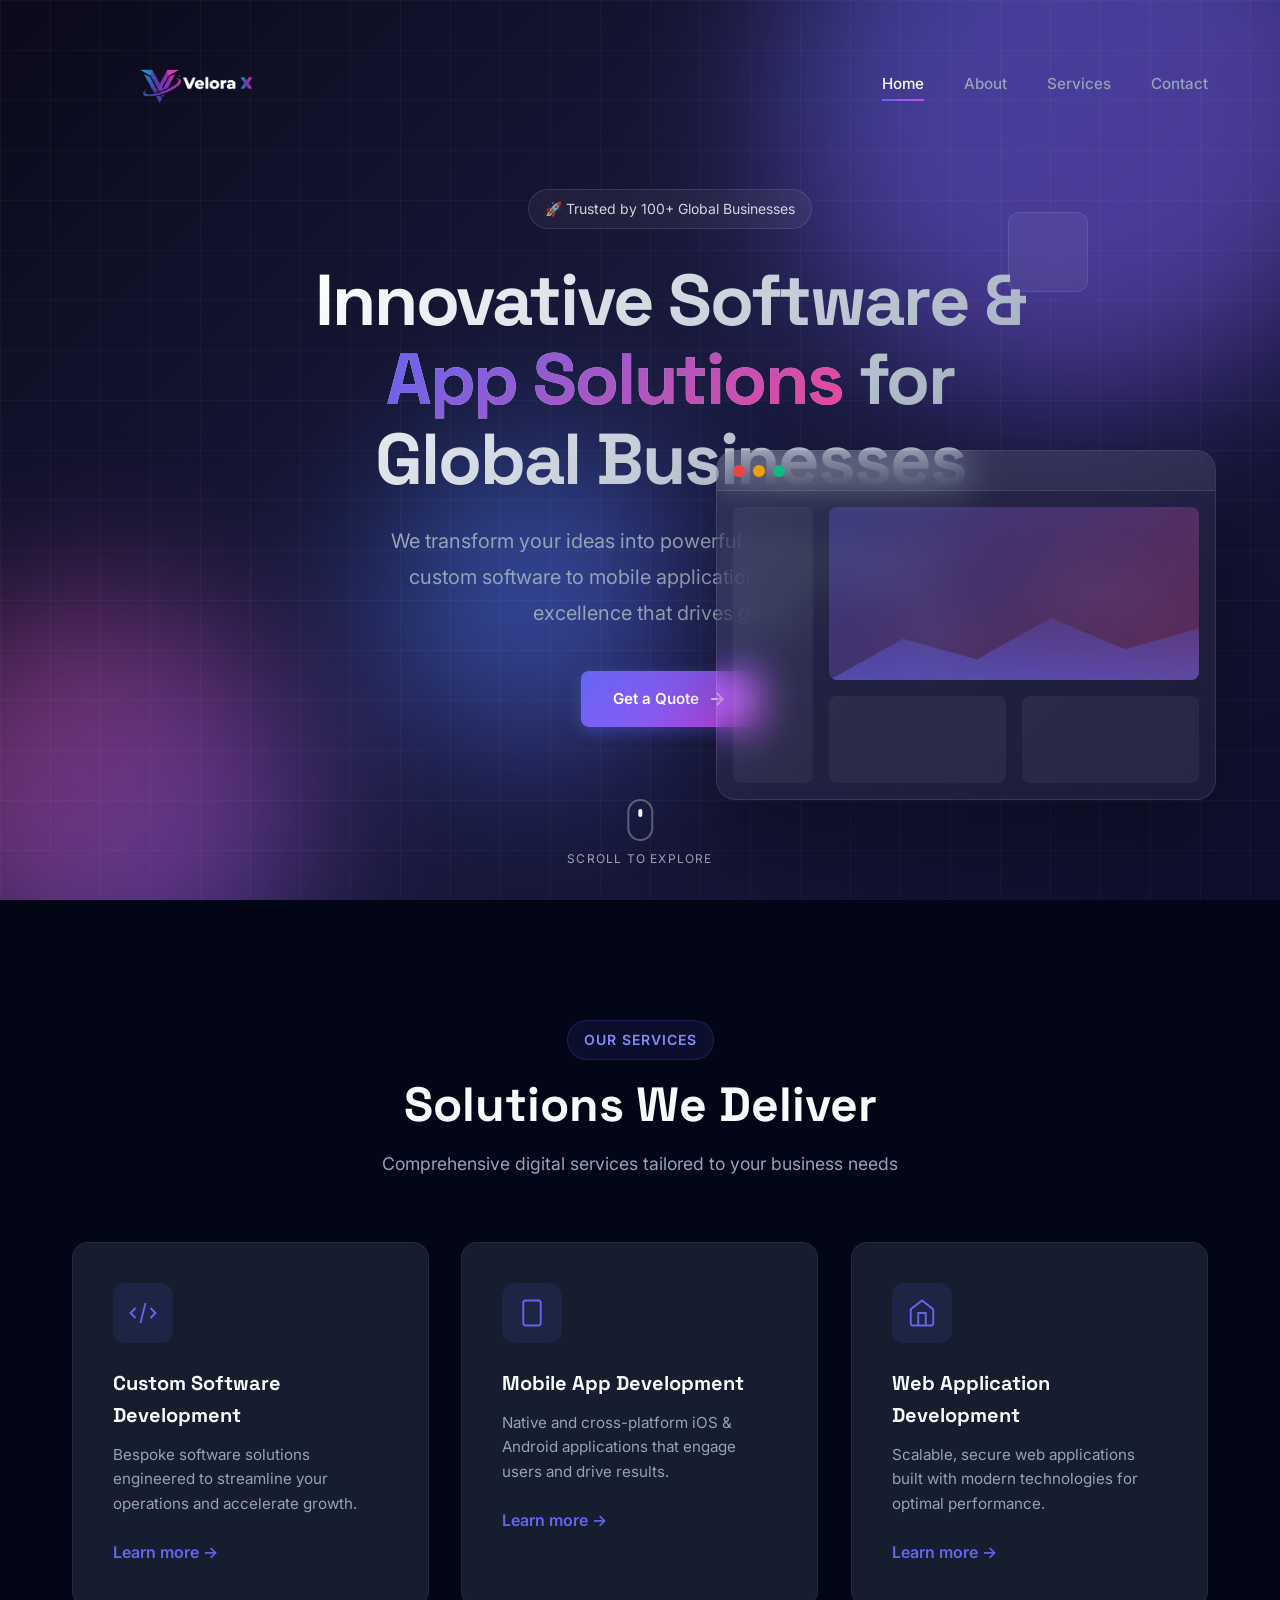
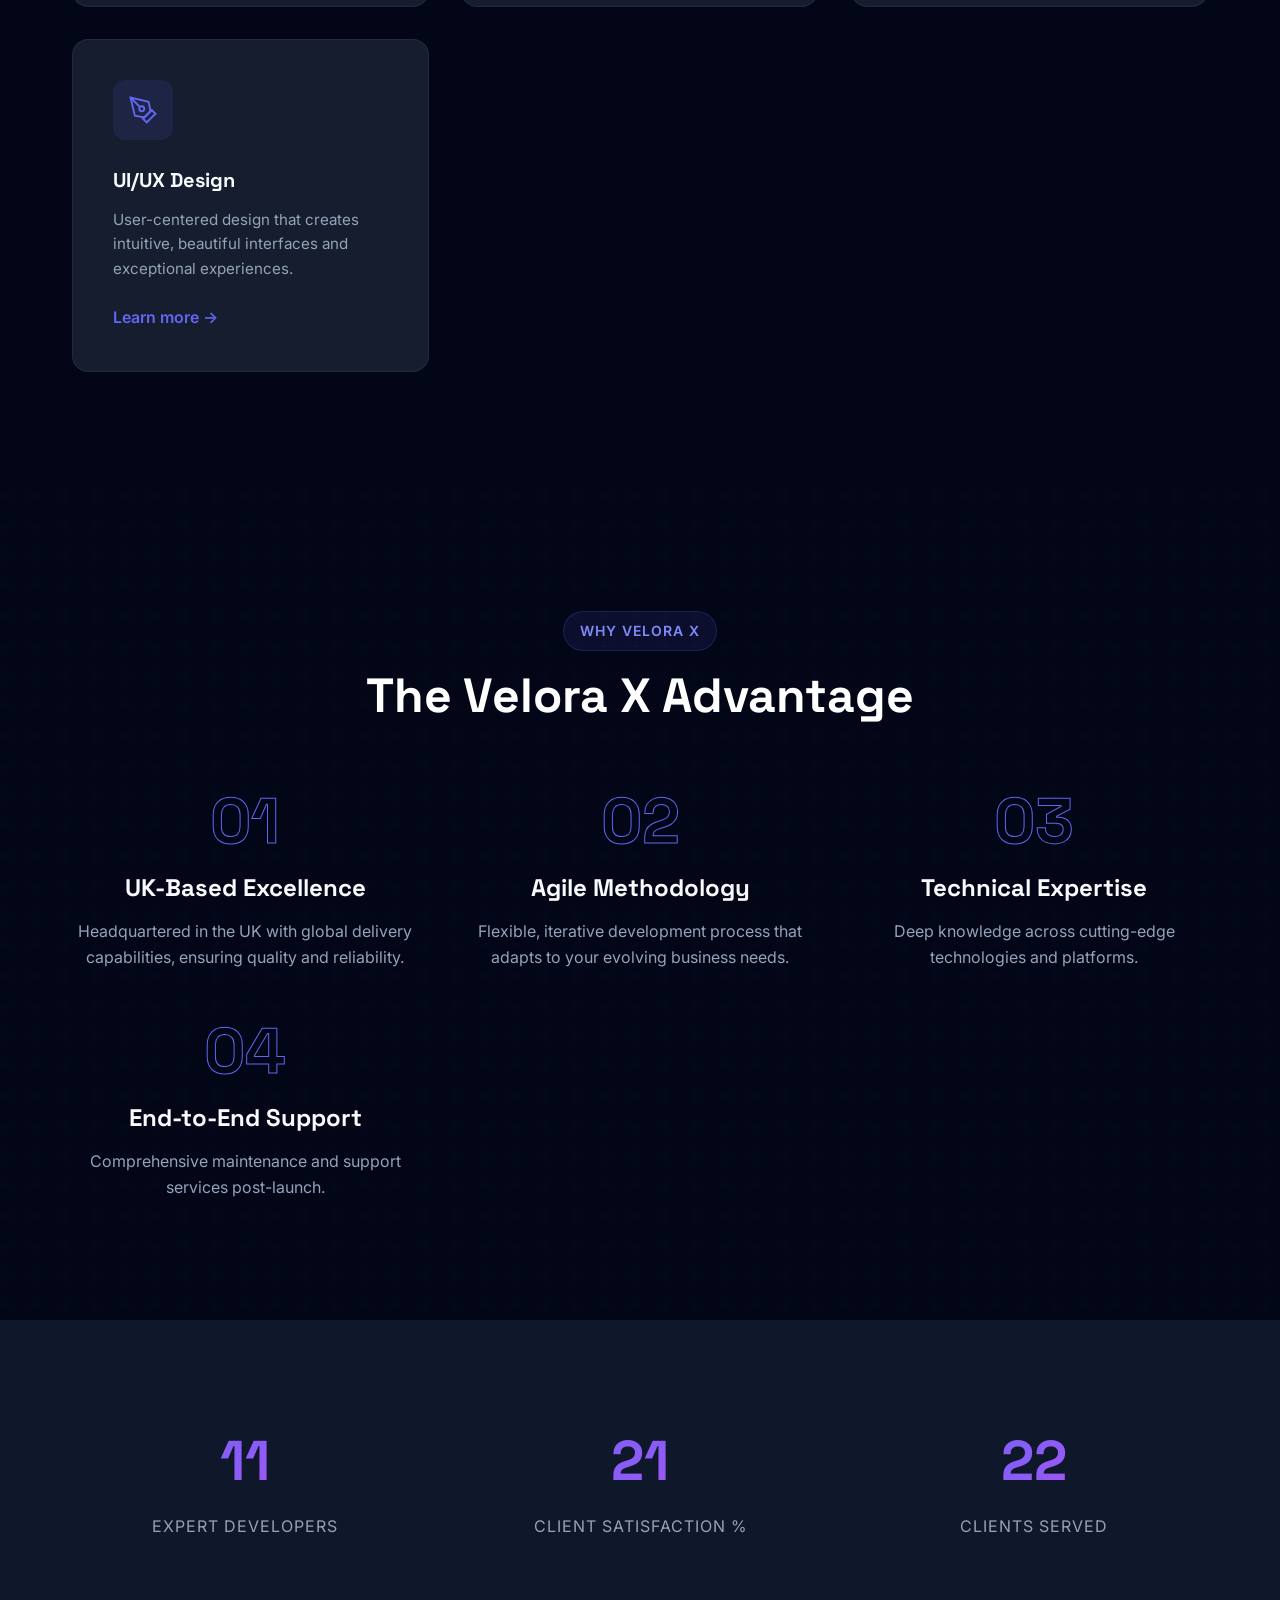
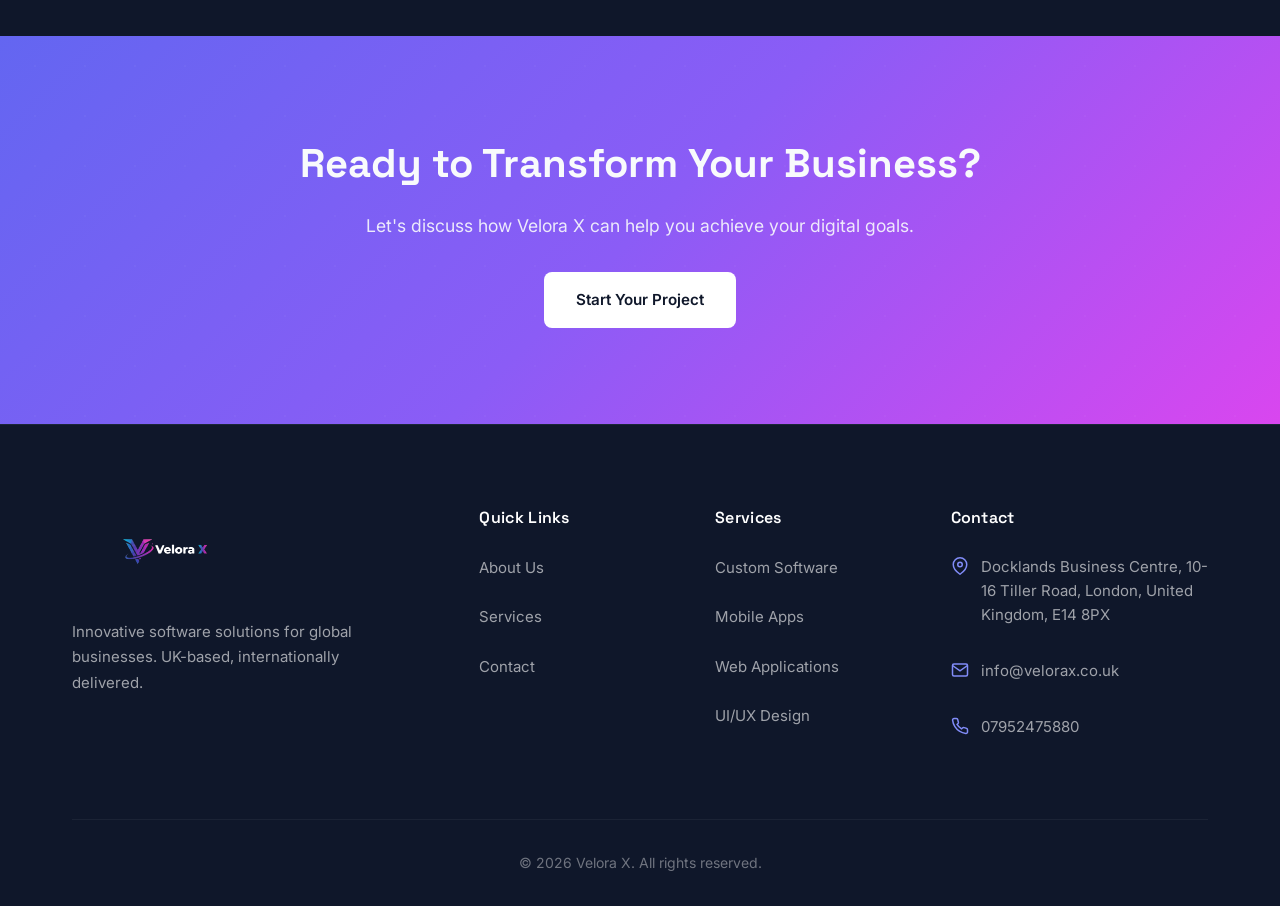
==== index.html @ 52ce202a "First Commit" ====
<!-- index.html -->
<!DOCTYPE html>
<html lang="en">

<head>
    <meta charset="UTF-8">
    <meta name="viewport" content="width=device-width, initial-scale=1.0">
    <meta name="description"
        content="Velora X - Innovative Software & App Solutions for Global Businesses. UK-based custom software, mobile app, and web development company.">
    <title>Velora X | Innovative Software & App Solutions</title>
    <link rel="icon" type="image/png" sizes="30x30" href="images/favi.png">
    <link rel="preconnect" href="https://fonts.googleapis.com">
    <link rel="preconnect" href="https://fonts.gstatic.com" crossorigin>
    <link
        href="https://fonts.googleapis.com/css2?family=Inter:wght@300;400;500;600;700&family=Space+Grotesk:wght@400;500;600;700&display=swap"
        rel="stylesheet">
    <link rel="stylesheet" href="style.css">
</head>

<body>
    <!-- Loading Screen -->
    <div id="loader" class="loader">
        <div class="loader-content">
            <div class="loader-logo">
                <img src="images/V.png" alt="Velora X">
            </div>
            <div class="loader-bar"></div>
        </div>
    </div>

    <!-- Navigation -->
    <nav class="navbar" id="navbar">
        <div class="nav-container">
            <a href="index.html" class="logo">
                <img src="images/V.png" alt="Velora X" class="logo-img">
            </a>
            <button class="nav-toggle" id="navToggle" aria-label="Toggle navigation">
                <span></span>
                <span></span>
                <span></span>
            </button>
            <ul class="nav-menu" id="navMenu">
                <li><a href="index.html" class="nav-link active">Home</a></li>
                <li><a href="about.html" class="nav-link">About</a></li>
                <li><a href="services.html" class="nav-link">Services</a></li>
                <li><a href="contact.html" class="nav-link">Contact</a></li>
            </ul>
        </div>
    </nav>

    <!-- Enhanced Hero Section -->
    <section class="hero">
        <!-- Animated gradient background -->
        <div class="hero-bg">
            <div class="gradient-orb orb-1"></div>
            <div class="gradient-orb orb-2"></div>
            <div class="gradient-orb orb-3"></div>
        </div>

        <!-- Grid pattern overlay -->
        <div class="hero-grid"></div>

        <!-- Floating elements -->
        <div class="floating-shapes">
            <div class="shape shape-1"></div>
            <div class="shape shape-2"></div>
            <div class="shape shape-3"></div>
        </div>

            <div class="hero-content">
                <div class="hero-badge animate-fade-up">
                <span>🚀 Trusted by 100+ Global Businesses</span>
            </div>

            <h1 class="hero-title animate-fade-up">
                Innovative Software &<br>
                <span class="gradient-text">App Solutions</span> for<br>
                Global Businesses
            </h1>

            <p class="hero-subtitle animate-fade-up delay-1">
                We transform your ideas into powerful digital solutions. From custom software
                to mobile applications, Velora X delivers excellence that drives growth.
            </p>

            <div class="hero-buttons animate-fade-up delay-2">
                <a href="contact.html" class="btn btn-primary btn-glow">
                    <span>Get a Quote</span>
                    <svg width="20" height="20" viewBox="0 0 24 24" fill="none" stroke="currentColor" stroke-width="2">
                        <path d="M5 12h14M12 5l7 7-7 7" />
                    </svg>
                </a>
                <!-- <a href="services.html" class="btn btn-video">
                    <span class="play-icon">▶</span>
                    <span>View Services</span>
                </a> -->
            </div>

           
        </div>

        <!-- Hero image/mockup -->
        <div class="hero-visual animate-fade-up delay-2">
            <div class="dashboard-mockup">
                <div class="mockup-header">
                    <div class="mockup-dots">
                        <span></span>
                        <span></span>
                        <span></span>
                    </div>
                </div>
                <div class="mockup-content">
                    <div class="mockup-sidebar"></div>
                    <div class="mockup-main">
                        <div class="mockup-chart"></div>
                        <div class="mockup-stats"></div>
                    </div>
                </div>
            </div>
        </div>

        <div class="hero-scroll">
            <div class="mouse">
                <div class="wheel"></div>
            </div>
            <span>Scroll to explore</span>
        </div>
    </section>

    <!-- Services Preview -->
    <section class="section services-preview" id="services">
        <div class="container">
            <div class="section-header animate-on-scroll">
                <span class="section-tag">Our Services</span>
                <h2 class="section-title">Solutions We Deliver</h2>
                <p class="section-desc">Comprehensive digital services tailored to your business needs</p>
            </div>
            <div class="services-grid">
                <div class="service-card animate-on-scroll">
                    <div class="service-icon">
                        <svg viewBox="0 0 24 24" fill="none" stroke="currentColor" stroke-width="1.5">
                            <path d="M10 20l4-16m4 4l4 4-4 4M6 16l-4-4 4-4" />
                        </svg>
                    </div>
                    <h3>Custom Software Development</h3>
                    <p>Bespoke software solutions engineered to streamline your operations and accelerate growth.</p>
                    <a href="services.html" class="service-link">Learn more →</a>
                </div>
                <div class="service-card animate-on-scroll">
                    <div class="service-icon">
                        <svg viewBox="0 0 24 24" fill="none" stroke="currentColor" stroke-width="1.5">
                            <rect x="5" y="2" width="14" height="20" rx="2" ry="2" />
                            <path d="M12 18h.01" />
                        </svg>
                    </div>
                    <h3>Mobile App Development</h3>
                    <p>Native and cross-platform iOS & Android applications that engage users and drive results.</p>
                    <a href="services.html" class="service-link">Learn more →</a>
                </div>
                <div class="service-card animate-on-scroll">
                    <div class="service-icon">
                        <svg viewBox="0 0 24 24" fill="none" stroke="currentColor" stroke-width="1.5">
                            <path d="M3 9l9-7 9 7v11a2 2 0 0 1-2 2H5a2 2 0 0 1-2-2z" />
                            <polyline points="9 22 9 12 15 12 15 22" />
                        </svg>
                    </div>
                    <h3>Web Application Development</h3>
                    <p>Scalable, secure web applications built with modern technologies for optimal performance.</p>
                    <a href="services.html" class="service-link">Learn more →</a>
                </div>
                <div class="service-card animate-on-scroll">
                    <div class="service-icon">
                        <svg viewBox="0 0 24 24" fill="none" stroke="currentColor" stroke-width="1.5">
                            <path d="M12 19l7-7 3 3-7 7-3-3z" />
                            <path d="M18 13l-1.5-7.5L2 2l3.5 14.5L13 18l5-5z" />
                            <path d="M2 2l7.586 7.586" />
                            <circle cx="11" cy="11" r="2" />
                        </svg>
                    </div>
                    <h3>UI/UX Design</h3>
                    <p>User-centered design that creates intuitive, beautiful interfaces and exceptional experiences.
                    </p>
                    <a href="services.html" class="service-link">Learn more →</a>
                </div>
            </div>
        </div>
    </section>

    <!-- Why Choose Us -->
    <section class="section why-choose parallax-section">
        <div class="container">
            <div class="section-header light animate-on-scroll">
                <span class="section-tag">Why Velora X</span>
                <h2 class="section-title">The Velora X Advantage</h2>
            </div>
            <div class="features-grid">
                <div class="feature-item animate-on-scroll">
                    <div class="feature-number">01</div>
                    <h3>UK-Based Excellence</h3>
                    <p>Headquartered in the UK with global delivery capabilities, ensuring quality and reliability.</p>
                </div>
                <div class="feature-item animate-on-scroll">
                    <div class="feature-number">02</div>
                    <h3>Agile Methodology</h3>
                    <p>Flexible, iterative development process that adapts to your evolving business needs.</p>
                </div>
                <div class="feature-item animate-on-scroll">
                    <div class="feature-number">03</div>
                    <h3>Technical Expertise</h3>
                    <p>Deep knowledge across cutting-edge technologies and platforms.</p>
                </div>
                <div class="feature-item animate-on-scroll">
                    <div class="feature-number">04</div>
                    <h3>End-to-End Support</h3>
                    <p>Comprehensive maintenance and support services post-launch.</p>
                </div>
            </div>
        </div>
    </section>

    <!-- Stats Section -->
    <section class="section stats">
        <div class="container">
            <div class="stats-grid">
                <div class="stat-item animate-on-scroll">
                    <div class="stat-number" data-target="50">0</div>
                    <div class="stat-label">Expert Developers</div>
                </div>
                <div class="stat-item animate-on-scroll">
                    <div class="stat-number" data-target="98">0</div>
                    <div class="stat-label">Client Satisfaction %</div>
                </div>
                <div class="stat-item animate-on-scroll">
                    <div class="stat-number" data-target="100">0</div>
                    <div class="stat-label">Clients Served</div>
                </div>
            </div>
        </div>
    </section>

    <!-- CTA Banner -->
    <section class="cta-banner">
        <div class="container">
            <div class="cta-content animate-on-scroll">
                <h2>Ready to Transform Your Business?</h2>
                <p>Let's discuss how Velora X can help you achieve your digital goals.</p>
                <a href="contact.html" class="btn btn-white">Start Your Project</a>
            </div>
        </div>
    </section>

    <!-- Footer -->
    <footer class="footer">
        <div class="container">
            <div class="footer-grid">
                <div class="footer-brand">
                    <a href="index.html" class="logo">
                        <div class="loader-logo">
                            <img src="images/V.png" alt="Velora X">
                        </div>
                        <!-- <span class="logo-text">Velora X</span> -->
                    </a>
                    <p>Innovative software solutions for global businesses. UK-based, internationally delivered.</p>
                </div>
                <div class="footer-links">
                    <h4>Quick Links</h4>
                    <ul>
                        <li><a href="about.html">About Us</a></li>
                        <li><a href="services.html">Services</a></li>
                        <li><a href="contact.html">Contact</a></li>
                    </ul>
                </div>
                <div class="footer-links">
                    <h4>Services</h4>
                    <ul>
                        <li><a href="services.html">Custom Software</a></li>
                        <li><a href="services.html">Mobile Apps</a></li>
                        <li><a href="services.html">Web Applications</a></li>
                        <li><a href="services.html">UI/UX Design</a></li>
                    </ul>
                </div>
                <div class="footer-contact">
                    <h4>Contact</h4>
                    <ul>
                        <li>
                            <svg viewBox="0 0 24 24" fill="none" stroke="currentColor" stroke-width="2">
                                <path d="M21 10c0 7-9 13-9 13s-9-6-9-13a9 9 0 0 1 18 0z" />
                                <circle cx="12" cy="10" r="3" />
                            </svg>
                            <span>Docklands Business Centre, 10-16 Tiller Road, London, United Kingdom, E14 8PX</span>
                        </li>
                        <li>
                            <svg viewBox="0 0 24 24" fill="none" stroke="currentColor" stroke-width="2">
                                <path d="M4 4h16c1.1 0 2 .9 2 2v12c0 1.1-.9 2-2 2H4c-1.1 0-2-.9-2-2V6c0-1.1.9-2 2-2z" />
                                <polyline points="22,6 12,13 2,6" />
                            </svg>
                            <span>info@velorax.co.uk</span>
                        </li>
                        <li>
                            <svg viewBox="0 0 24 24" fill="none" stroke="currentColor" stroke-width="2">
                                <path
                                    d="M22 16.92v3a2 2 0 0 1-2.18 2 19.79 19.79 0 0 1-8.63-3.07 19.5 19.5 0 0 1-6-6 19.79 19.79 0 0 1-3.07-8.67A2 2 0 0 1 4.11 2h3a2 2 0 0 1 2 1.72 12.84 12.84 0 0 0 .7 2.81 2 2 0 0 1-.45 2.11L8.09 9.91a16 16 0 0 0 6 6l1.27-1.27a2 2 0 0 1 2.11-.45 12.84 12.84 0 0 0 2.81.7A2 2 0 0 1 22 16.92z" />
                            </svg>
                            <span>07952475880</span>
                        </li>
                    </ul>
                </div>
            </div>
            <div class="footer-bottom">
                <p>&copy; 2026 Velora X. All rights reserved.</p>
            </div>
        </div>
    </footer>

    <!-- Back to Top Button -->
    <button class="back-to-top" id="backToTop" aria-label="Back to top">
        <svg viewBox="0 0 24 24" fill="none" stroke="currentColor" stroke-width="2">
            <path d="M18 15l-6-6-6 6" />
        </svg>
    </button>

    <script src="script.js"></script>
</body>

</html>
---- style.css ----
/* ============================================
   ENHANCED HERO SECTION - ADD TO EXISTING CSS
   ============================================ */

/* Base hero modifications */
.hero {
    min-height: 100vh;
    display: flex;
    align-items: center;
    position: relative;
    overflow: hidden;
    padding: 8rem 2rem 4rem;
    background: linear-gradient(135deg, #0a0a1a 0%, #1a1a3e 50%, #0f0f2d 100%);
}

/* Animated gradient orbs */
.hero-bg {
    position: absolute;
    top: 0;
    left: 0;
    width: 100%;
    height: 100%;
    overflow: hidden;
    z-index: 0;
}

.gradient-orb {
    position: absolute;
    border-radius: 50%;
    filter: blur(80px);
    opacity: 0.5;
    animation: float 20s infinite ease-in-out;
}

.orb-1 {
    width: 600px;
    height: 600px;
    background: linear-gradient(135deg, #6366f1, #8b5cf6);
    top: -200px;
    right: -100px;
    animation-delay: 0s;
}

.orb-2 {
    width: 400px;
    height: 400px;
    background: linear-gradient(135deg, #ec4899, #8b5cf6);
    bottom: -100px;
    left: -100px;
    animation-delay: -5s;
}

.orb-3 {
    width: 300px;
    height: 300px;
    background: linear-gradient(135deg, #3b82f6, #6366f1);
    top: 50%;
    left: 30%;
    animation-delay: -10s;
}

@keyframes float {

    0%,
    100% {
        transform: translate(0, 0) scale(1);
    }

    33% {
        transform: translate(30px, -30px) scale(1.1);
    }

    66% {
        transform: translate(-20px, 20px) scale(0.9);
    }
}

/* Grid pattern */
.hero-grid {
    position: absolute;
    top: 0;
    left: 0;
    width: 100%;
    height: 100%;
    background-image:
        linear-gradient(rgba(255, 255, 255, 0.03) 1px, transparent 1px),
        linear-gradient(90deg, rgba(255, 255, 255, 0.03) 1px, transparent 1px);
    background-size: 50px 50px;
    z-index: 1;
}

/* Floating shapes */
.floating-shapes {
    position: absolute;
    width: 100%;
    height: 100%;
    z-index: 2;
    pointer-events: none;
}

.shape {
    position: absolute;
    border-radius: 12px;
    background: rgba(255, 255, 255, 0.05);
    backdrop-filter: blur(10px);
    border: 1px solid rgba(255, 255, 255, 0.1);
}

.shape-1 {
    width: 80px;
    height: 80px;
    top: 20%;
    right: 15%;
    animation: rotate 15s infinite linear;
}

.shape-2 {
    width: 60px;
    height: 60px;
    bottom: 30%;
    right: 25%;
    border-radius: 50%;
    animation: pulse 4s infinite ease-in-out;
}

.shape-3 {
    width: 100px;
    height: 40px;
    top: 60%;
    right: 10%;
    animation: slide 10s infinite ease-in-out;
}

@keyframes rotate {
    from {
        transform: rotate(0deg);
    }

    to {
        transform: rotate(360deg);
    }
}

@keyframes pulse {

    0%,
    100% {
        transform: scale(1);
        opacity: 0.5;
    }

    50% {
        transform: scale(1.2);
        opacity: 1;
    }
}

@keyframes slide {

    0%,
    100% {
        transform: translateX(0);
    }

    50% {
        transform: translateX(30px);
    }
}

/* Hero content */
.hero-content {
    position: relative;
    z-index: 10;
    max-width: 800px;
    margin: 0 auto;
    text-align: center;
}

/* Badge */
.hero-badge {
    display: inline-flex;
    align-items: center;
    gap: 0.5rem;
    padding: 0.5rem 1rem;
    background: rgba(255, 255, 255, 0.05);
    border: 1px solid rgba(255, 255, 255, 0.1);
    border-radius: 50px;
    font-size: 0.875rem;
    color: rgba(255, 255, 255, 0.8);
    margin-bottom: 2rem;
    backdrop-filter: blur(10px);
}

/* Title with gradient */
.hero-title {
    font-family: var(--font-display);
    font-size: clamp(2.5rem, 6vw, 4.5rem);
    font-weight: 700;
    line-height: 1.1;
    margin-bottom: 1.5rem;
    color: white;
    letter-spacing: -0.03em;
}

.gradient-text {
    background: linear-gradient(135deg, #6366f1, #ec4899, #8b5cf6);
    -webkit-background-clip: text;
    -webkit-text-fill-color: transparent;
    background-clip: text;
    background-size: 200% 200%;
    animation: gradient-shift 5s ease infinite;
}

@keyframes gradient-shift {
    0% {
        background-position: 0% 50%;
    }

    50% {
        background-position: 100% 50%;
    }

    100% {
        background-position: 0% 50%;
    }
}

/* Subtitle */
.hero-subtitle {
    font-size: 1.25rem;
    color: rgba(255, 255, 255, 0.7);
    max-width: 600px;
    margin: 0 auto 2.5rem;
    line-height: 1.8;
}

/* Buttons */
.hero-buttons {
    display: flex;
    gap: 1rem;
    justify-content: center;
    flex-wrap: wrap;
    margin-bottom: 3rem;
}

.btn-glow {
    position: relative;
    box-shadow: 0 0 40px rgba(99, 102, 241, 0.4);
    animation: glow 2s infinite alternate;
}

@keyframes glow {
    from {
        box-shadow: 0 0 20px rgba(99, 102, 241, 0.4);
    }

    to {
        box-shadow: 0 0 40px rgba(99, 102, 241, 0.6), 0 0 60px rgba(236, 72, 153, 0.3);
    }
}

.btn-video {
    display: inline-flex;
    align-items: center;
    gap: 0.75rem;
    padding: 1rem 2rem;
    background: rgba(255, 255, 255, 0.05);
    border: 1px solid rgba(255, 255, 255, 0.2);
    border-radius: 12px;
    color: white;
    font-weight: 600;
    transition: all 0.4s ease;
}

.btn-video:hover {
    background: rgba(255, 255, 255, 0.1);
    border-color: rgba(255, 255, 255, 0.4);
}

.play-icon {
    width: 40px;
    height: 40px;
    background: white;
    color: #0a0a1a;
    border-radius: 50%;
    display: flex;
    align-items: center;
    justify-content: center;
    font-size: 0.875rem;
    padding-left: 3px;
}

/* Hero stats */
.hero-stats {
    display: flex;
    align-items: center;
    justify-content: center;
    gap: 2rem;
    flex-wrap: wrap;
}

.stat {
    text-align: center;
}

.stat-number {
    display: block;
    font-family: var(--font-display);
    font-size: 2rem;
    font-weight: 700;
    color: white;
    margin-bottom: 0.25rem;
}

.stat-label {
    font-size: 0.875rem;
    color: rgba(255, 255, 255, 0.6);
}

.stat-divider {
    width: 1px;
    height: 40px;
    background: rgba(255, 255, 255, 0.2);
}

/* Dashboard mockup */
.hero-visual {
    position: absolute;
    right: 5%;
    top: 50%;
    transform: translateY(-50%);
    width: 500px;
    height: 350px;
    z-index: 5;
    display: none;
}

.dashboard-mockup {
    width: 100%;
    height: 100%;
    background: rgba(255, 255, 255, 0.05);
    backdrop-filter: blur(20px);
    border-radius: 20px;
    border: 1px solid rgba(255, 255, 255, 0.1);
    overflow: hidden;
    box-shadow: 0 50px 100px rgba(0, 0, 0, 0.3);
    animation: float-mockup 6s infinite ease-in-out;
}

@keyframes float-mockup {

    0%,
    100% {
        transform: translateY(0) rotateY(-5deg);
    }

    50% {
        transform: translateY(-20px) rotateY(-5deg);
    }
}

.mockup-header {
    height: 40px;
    background: rgba(255, 255, 255, 0.05);
    display: flex;
    align-items: center;
    padding: 0 1rem;
    border-bottom: 1px solid rgba(255, 255, 255, 0.1);
}

.mockup-dots {
    display: flex;
    gap: 0.5rem;
}

.mockup-dots span {
    width: 12px;
    height: 12px;
    border-radius: 50%;
    background: rgba(255, 255, 255, 0.3);
}

.mockup-dots span:nth-child(1) {
    background: #ef4444;
}

.mockup-dots span:nth-child(2) {
    background: #f59e0b;
}

.mockup-dots span:nth-child(3) {
    background: #10b981;
}

.mockup-content {
    display: flex;
    height: calc(100% - 40px);
    padding: 1rem;
    gap: 1rem;
}

.mockup-sidebar {
    width: 80px;
    background: rgba(255, 255, 255, 0.05);
    border-radius: 8px;
}

.mockup-main {
    flex: 1;
    display: flex;
    flex-direction: column;
    gap: 1rem;
}

.mockup-chart {
    flex: 2;
    background: linear-gradient(135deg, rgba(99, 102, 241, 0.3), rgba(236, 72, 153, 0.3));
    border-radius: 8px;
    position: relative;
    overflow: hidden;
}

.mockup-chart::after {
    content: '';
    position: absolute;
    bottom: 0;
    left: 0;
    width: 100%;
    height: 60%;
    background: linear-gradient(to top, rgba(99, 102, 241, 0.5), transparent);
    clip-path: polygon(0 100%, 20% 60%, 40% 80%, 60% 40%, 80% 70%, 100% 50%, 100% 100%);
}

.mockup-stats {
    flex: 1;
    display: flex;
    gap: 1rem;
}

.mockup-stats::before,
.mockup-stats::after {
    content: '';
    flex: 1;
    background: rgba(255, 255, 255, 0.05);
    border-radius: 8px;
}

/* Enhanced scroll indicator */
.hero-scroll {
    position: absolute;
    bottom: 2rem;
    left: 50%;
    transform: translateX(-50%);
    z-index: 10;
    display: flex;
    flex-direction: column;
    align-items: center;
    gap: 0.5rem;
    color: rgba(255, 255, 255, 0.6);
    font-size: 0.75rem;
    text-transform: uppercase;
    letter-spacing: 0.1em;
}

.mouse {
    width: 26px;
    height: 42px;
    border: 2px solid rgba(255, 255, 255, 0.3);
    border-radius: 13px;
    position: relative;
}

.wheel {
    width: 4px;
    height: 8px;
    background: white;
    border-radius: 2px;
    position: absolute;
    top: 8px;
    left: 50%;
    transform: translateX(-50%);
    animation: scroll 2s infinite;
}

@keyframes scroll {
    0% {
        top: 8px;
        opacity: 1;
    }

    100% {
        top: 24px;
        opacity: 0;
    }
}

/* Page hero enhanced (for inner pages) */
.page-hero-enhanced {
    min-height: 70vh;
    padding: 8rem 2rem 4rem;
}

.page-hero-enhanced .hero-title {
    font-size: clamp(2rem, 5vw, 3.5rem);
}

.page-hero-enhanced .hero-content {
    max-width: 700px;
}

/* Responsive */
@media (min-width: 1200px) {
    .hero-visual {
        display: block;
    }

    .hero-content {
        margin: 0;
        text-align: left;
        padding-left: 5%;
    }

    .hero-buttons {
        justify-content: flex-start;
    }

    .hero-stats {
        justify-content: flex-start;
    }
}

@media (max-width: 768px) {
    .hero-title {
        font-size: 2.25rem;
    }

    .hero-stats {
        gap: 1rem;
    }

    .stat-divider {
        display: none;
    }

    .stat {
        flex: 1;
        min-width: 100px;
    }

    .page-hero-enhanced {
        min-height: 60vh;
    }
}

/* Delay classes for animations */
.delay-3 {
    animation-delay: 0.6s;
}

/* Ensure old hero styles don't conflict */
.hero-particles,
.hero-gradient {
    display: none;
}

.scroll-indicator {
    display: none;
}
/* css/style.css */

/* ================================
   CSS Variables & Reset
   ================================ */
:root {
    /* Colors */
    --color-primary: #0f172a;
    --color-secondary: #1e293b;
    --color-accent: #6366f1;
    --color-accent-light: #818cf8;
    --color-accent-dark: #4f46e5;
    --color-text: #f8fafc;
    --color-text-muted: #94a3b8;
    --color-bg: #020617;
    --color-card: rgba(30, 41, 59, 0.7);
    --color-border: rgba(148, 163, 184, 0.1);

    /* Gradients */
    --gradient-primary: linear-gradient(135deg, #6366f1 0%, #8b5cf6 50%, #d946ef 100%);
    --gradient-dark: linear-gradient(135deg, #0f172a 0%, #1e293b 100%);
    --gradient-hero: radial-gradient(ellipse at top, rgba(99, 102, 241, 0.15) 0%, transparent 50%);

    /* Typography */
    --font-primary: 'Inter', -apple-system, BlinkMacSystemFont, sans-serif;
    --font-display: 'Space Grotesk', sans-serif;

    /* Spacing */
    --section-padding: 120px;
    --container-width: 1200px;

    /* Transitions */
    --transition-fast: 0.2s ease;
    --transition-base: 0.3s ease;
    --transition-slow: 0.5s ease;

    /* Shadows */
    --shadow-sm: 0 1px 2px 0 rgba(0, 0, 0, 0.05);
    --shadow-md: 0 4px 6px -1px rgba(0, 0, 0, 0.1);
    --shadow-lg: 0 10px 15px -3px rgba(0, 0, 0, 0.1);
    --shadow-glow: 0 0 40px rgba(99, 102, 241, 0.3);
}

/* Reset */
*,
*::before,
*::after {
    margin: 0;
    padding: 0;
    box-sizing: border-box;
}

html {
    scroll-behavior: smooth;
    font-size: 16px;
}

body {
    font-family: var(--font-primary);
    background-color: var(--color-bg);
    color: var(--color-text);
    line-height: 1.6;
    overflow-x: hidden;
}

a {
    text-decoration: none;
    color: inherit;
    transition: var(--transition-base);
}

ul {
    list-style: none;
}

img {
    max-width: 100%;
    height: auto;
    display: block;
}

/* ================================
   Loader
   ================================ */
.loader {
    position: fixed;
    top: 0;
    left: 0;
    width: 100%;
    height: 100%;
    background: var(--color-bg);
    display: flex;
    align-items: center;
    justify-content: center;
    z-index: 9999;
    transition: opacity 0.8s cubic-bezier(0.22, 1, 0.36, 1),
        visibility 0.8s cubic-bezier(0.22, 1, 0.36, 1);
}

.loader.hidden {
    opacity: 0;
    visibility: hidden;
}

.loader-content {
    display: flex;
    flex-direction: column;
    align-items: center;
    justify-content: center;
    text-align: center;
}

.loader-logo {
    font-family: var(--font-display);
    font-size: 4.5rem;
    font-weight: 700;
    color: var(--color-primary);
    letter-spacing: -0.02em;
    margin-bottom: var(--space-md);
    animation: fadePulse 3s infinite;
    text-align: center;
    display: flex;
    align-items: center;
    justify-content: center;
}

.loader-bar {
    width: 160px;
    height: 2px;
    background: var(--color-border);
    border-radius: 1px;
    overflow: hidden;
    position: relative;
    margin: 0 auto;
    /* Center the bar */
}

.loader-bar::after {
    content: '';
    position: absolute;
    top: 0;
    left: 0;
    height: 100%;
    width: 40%;
    background: var(--gradient-primary);
    animation: loading 1.5s infinite ease-in-out;
}

@keyframes loading {
    0% {
        left: -40%;
    }

    100% {
        left: 100%;
    }
}

@keyframes pulse {

    0%,
    100% {
        opacity: 1;
    }

    50% {
        opacity: 0.5;
    }
}

/* ============================================
   LOGO STYLES - Image Based
   ============================================ */

.logo {
    display: flex;
    align-items: center;
    gap: 0.5rem;
    height: 100%;
    text-decoration: none;
}

.logo-img {
    height: 120px;
    /* Adjust based on your logo */
    width: 100%;
    display: block;
    margin: 0;
    transition: transform 0.3s ease;
}

.logo:hover .logo-img {
    transform: scale(1.05);
}

.logo-text {
    font-family: var(--font-display);
    font-size: 1.5rem;
    font-weight: 700;
    color: var(--color-text);
    letter-spacing: -0.02em;
}

/* Mobile logo size */
@media (max-width: 768px) {
    .logo-img {
        height: 72px;
        /* Smaller on mobile */
    }

    .logo-text {
        font-size: 1.25rem;
    }
}

/* ============================================
   FOOTER CONTACT CENTER ALIGNMENT - MOBILE
   ============================================ */

@media (max-width: 768px) {

    /* Center the entire footer grid */
    .footer-grid {
        grid-template-columns: 1fr;
        text-align: center;
        gap: 2.5rem;
    }

    /* Center all footer sections */
    .footer-brand,
    .footer-links,
    .footer-contact {
        text-align: center;
        display: flex;
        flex-direction: column;
        align-items: center;
    }

    /* Center contact items with proper alignment */
    .footer-contact ul {
        display: flex;
        flex-direction: column;
        align-items: center;
        gap: 1rem;
        padding: 0;
        margin: 0 auto;
    }

    .footer-contact ul li {
        display: flex;
        align-items: center;
        justify-content: center;
        gap: 0.75rem;
        text-align: left;
        max-width: 280px;
    }

    .footer-contact svg {
        width: 20px;
        height: 20px;
        flex-shrink: 0;
        margin-top: 0;
    }

    .footer-contact span {
        line-height: 1.5;
        text-align: left;
    }
}

@media (max-width: 480px) {
    .footer-contact ul li {
        gap: 0.625rem;
        max-width: 260px;
    }

    .footer-contact svg {
        width: 18px;
        height: 18px;
    }

    .footer-contact span {
        font-size: 0.875rem;
    }
}

/* Hide old V icon styles (if still in CSS) */
.logo-icon {
    display: none;
}

.loader-logo img {
    height: 90px;
    width: auto;
    animation: pulse 2s infinite;
}
/* ============================================
   COPY BUTTON STYLES
   ============================================ */

.copy-btn {
    display: inline-flex;
    align-items: center;
    gap: 0.375rem;
    padding: 0.375rem 0.75rem;
    background: transparent;
    border: 1px solid var(--color-border);
    border-radius: 6px;
    color: var(--color-text-muted);
    font-size: 0.8125rem;
    font-weight: 500;
    cursor: pointer;
    transition: all 0.3s ease;
    white-space: nowrap;
}

.copy-btn:hover {
    background: var(--color-accent);
    border-color: var(--color-accent);
    color: white;
}

.copy-btn svg {
    width: 14px;
    height: 14px;
}

.copy-btn.copied {
    background: #10b981;
    border-color: #10b981;
    color: white;
}

/* Toast Notification */
.toast {
    position: fixed;
    bottom: 2rem;
    left: 50%;
    transform: translateX(-50%) translateY(100px);
    background: var(--color-primary);
    color: white;
    padding: 0.875rem 1.5rem;
    border-radius: 8px;
    font-size: 0.9375rem;
    font-weight: 500;
    box-shadow: 0 10px 30px rgba(0, 0, 0, 0.2);
    opacity: 0;
    visibility: hidden;
    transition: all 0.4s cubic-bezier(0.22, 1, 0.36, 1);
    z-index: 9999;
}

.toast.show {
    transform: translateX(-50%) translateY(0);
    opacity: 1;
    visibility: visible;
}
/* ================================
   Navigation
   ================================ */
.navbar {
    position: fixed;
    top: 0;
    left: 0;
    width: 100%;
    z-index: 1000;
    padding: 1.5rem 0;
    transition: var(--transition-base);
    background: transparent;
}

.navbar.scrolled {
    padding: 0.5rem 0;
    background: rgba(15, 23, 42, 0.9);
    backdrop-filter: blur(20px);
    border-bottom: 1px solid var(--color-border);
}

.nav-container {
    max-width: var(--container-width);
    margin: 0 auto;
    padding: 0 2rem;
    display: flex;
    align-items: center;
    justify-content: space-between;
}

.logo {
    display: flex;
    align-items: center;
    gap: 0.75rem;
    font-family: var(--font-display);
    font-size: 1.5rem;
    font-weight: 700;
}

.logo-icon {
    width: 40px;
    height: 40px;
    background: var(--gradient-primary);
    border-radius: 10px;
    display: flex;
    align-items: center;
    justify-content: center;
    color: white;
    font-size: 1.25rem;
}

.nav-menu {
    display: flex;
    align-items: center;
    gap: 2.5rem;
}

.nav-link {
    font-size: 0.95rem;
    font-weight: 500;
    color: var(--color-text-muted);
    position: relative;
    padding: 0.5rem 0;
}

.nav-link::after {
    content: '';
    position: absolute;
    bottom: 0;
    left: 0;
    width: 0;
    height: 2px;
    background: var(--gradient-primary);
    transition: var(--transition-base);
}

.nav-link:hover,
.nav-link.active {
    color: var(--color-text);
}

.nav-link:hover::after,
.nav-link.active::after {
    width: 100%;
}

.nav-toggle {
    display: none;
    flex-direction: column;
    gap: 5px;
    background: none;
    border: none;
    cursor: pointer;
    padding: 0.5rem;
}

.nav-toggle span {
    width: 25px;
    height: 2px;
    background: var(--color-text);
    transition: var(--transition-base);
}

/* ================================
   Hero Section
   ================================ */
.hero {
    min-height: 100vh;
    display: flex;
    align-items: center;
    justify-content: center;
    position: relative;
    overflow: hidden;
    padding: 8rem 2rem 4rem;
}

.hero-particles {
    position: absolute;
    top: 0;
    left: 0;
    width: 100%;
    height: 100%;
    overflow: hidden;
    z-index: 0;
}

.particle {
    position: absolute;
    width: 4px;
    height: 4px;
    background: var(--color-accent);
    border-radius: 50%;
    opacity: 0.3;
    animation: float 20s infinite linear;
}

@keyframes float {
    from {
        transform: translateY(100vh) translateX(0);
    }

    to {
        transform: translateY(-100vh) translateX(100px);
    }
}

.hero-gradient {
    position: absolute;
    top: 0;
    left: 0;
    width: 100%;
    height: 100%;
    background: var(--gradient-hero);
    z-index: 1;
}

.hero-content {
    position: relative;
    z-index: 2;
    max-width: 900px;
    text-align: center;
}

.hero-title {
    font-family: var(--font-display);
    font-size: clamp(2.5rem, 6vw, 4.5rem);
    font-weight: 700;
    line-height: 1.1;
    margin-bottom: 1.5rem;
    background: linear-gradient(135deg, #fff 0%, #94a3b8 100%);
    -webkit-background-clip: text;
    -webkit-text-fill-color: transparent;
    background-clip: text;
}

.hero-subtitle {
    font-size: 1.25rem;
    color: var(--color-text-muted);
    max-width: 600px;
    margin: 0 auto 2.5rem;
    line-height: 1.8;
}

.hero-buttons {
    display: flex;
    gap: 1rem;
    justify-content: center;
    flex-wrap: wrap;
}

.hero-scroll {
    position: absolute;
    bottom: 2rem;
    left: 50%;
    transform: translateX(-50%);
    z-index: 2;
}

.scroll-indicator {
    width: 30px;
    height: 50px;
    border: 2px solid var(--color-text-muted);
    border-radius: 15px;
    position: relative;
}

.scroll-indicator::before {
    content: '';
    position: absolute;
    top: 8px;
    left: 50%;
    transform: translateX(-50%);
    width: 6px;
    height: 6px;
    background: var(--color-accent);
    border-radius: 50%;
    animation: scrollBounce 2s infinite;
}

@keyframes scrollBounce {

    0%,
    100% {
        top: 8px;
        opacity: 1;
    }

    50% {
        top: 20px;
        opacity: 0.3;
    }
}

/* ================================
   Buttons
   ================================ */
.btn {
    display: inline-flex;
    align-items: center;
    gap: 0.5rem;
    padding: 1rem 2rem;
    border-radius: 8px;
    font-weight: 600;
    font-size: 0.95rem;
    transition: var(--transition-base);
    cursor: pointer;
    border: none;
    position: relative;
    overflow: hidden;
}

.btn-primary {
    background: var(--gradient-primary);
    color: white;
    box-shadow: 0 4px 15px rgba(99, 102, 241, 0.4);
}

.btn-primary:hover {
    transform: translateY(-2px);
    box-shadow: 0 6px 20px rgba(99, 102, 241, 0.6);
}

.btn-secondary {
    background: transparent;
    color: var(--color-text);
    border: 1px solid var(--color-border);
}

.btn-secondary:hover {
    background: rgba(255, 255, 255, 0.05);
    border-color: var(--color-accent);
}

.btn-white {
    background: white;
    color: var(--color-primary);
}

.btn-white:hover {
    transform: translateY(-2px);
    box-shadow: 0 4px 15px rgba(0, 0, 0, 0.2);
}

.btn-outline {
    background: transparent;
    border: 1px solid var(--color-accent);
    color: var(--color-accent);
}

.btn-outline:hover {
    background: var(--color-accent);
    color: white;
}

.btn-full {
    width: 100%;
    justify-content: center;
}

/* Ripple Effect */
.btn::before {
    content: '';
    position: absolute;
    top: 50%;
    left: 50%;
    width: 0;
    height: 0;
    border-radius: 50%;
    background: rgba(255, 255, 255, 0.3);
    transform: translate(-50%, -50%);
    transition: width 0.6s, height 0.6s;
}

.btn:active::before {
    width: 300px;
    height: 300px;
}

/* ================================
   Section Styles
   ================================ */
.section {
    padding: var(--section-padding) 0;
    position: relative;
}

.container {
    max-width: var(--container-width);
    margin: 0 auto;
    padding: 0 2rem;
}

.section-header {
    text-align: center;
    max-width: 600px;
    margin: 0 auto 4rem;
}

.section-header.light {
    color: white;
}

.section-tag {
    display: inline-block;
    padding: 0.5rem 1rem;
    background: rgba(99, 102, 241, 0.1);
    border: 1px solid rgba(99, 102, 241, 0.2);
    border-radius: 20px;
    color: var(--color-accent-light);
    font-size: 0.875rem;
    font-weight: 600;
    text-transform: uppercase;
    letter-spacing: 1px;
    margin-bottom: 1rem;
}

.section-title {
    font-family: var(--font-display);
    font-size: clamp(2rem, 4vw, 3rem);
    font-weight: 700;
    margin-bottom: 1rem;
    line-height: 1.2;
}

.section-desc {
    color: var(--color-text-muted);
    font-size: 1.1rem;
}

/* ================================
   Services Preview
   ================================ */
.services-grid {
    display: grid;
    grid-template-columns: repeat(auto-fit, minmax(280px, 1fr));
    gap: 2rem;
}

.service-card {
    background: var(--color-card);
    border: 1px solid var(--color-border);
    border-radius: 16px;
    padding: 2.5rem;
    transition: var(--transition-base);
    position: relative;
    overflow: hidden;
}

.service-card::before {
    content: '';
    position: absolute;
    top: 0;
    left: 0;
    width: 100%;
    height: 100%;
    background: var(--gradient-primary);
    opacity: 0;
    transition: var(--transition-base);
    z-index: 0;
}

.service-card:hover {
    transform: translateY(-5px);
    border-color: var(--color-accent);
    box-shadow: var(--shadow-glow);
}

.service-card:hover::before {
    opacity: 0.05;
}

.service-icon {
    width: 60px;
    height: 60px;
    background: rgba(99, 102, 241, 0.1);
    border-radius: 12px;
    display: flex;
    align-items: center;
    justify-content: center;
    margin-bottom: 1.5rem;
    position: relative;
    z-index: 1;
}

.service-icon svg {
    width: 30px;
    height: 30px;
    color: var(--color-accent);
}

.service-card h3 {
    font-family: var(--font-display);
    font-size: 1.25rem;
    margin-bottom: 0.75rem;
    position: relative;
    z-index: 1;
}

.service-card p {
    color: var(--color-text-muted);
    font-size: 0.95rem;
    margin-bottom: 1.5rem;
    position: relative;
    z-index: 1;
}

.service-link {
    color: var(--color-accent);
    font-weight: 600;
    display: inline-flex;
    align-items: center;
    gap: 0.25rem;
    position: relative;
    z-index: 1;
}

.service-link:hover {
    gap: 0.5rem;
}

/* ================================
   Why Choose Us
   ================================ */
.why-choose {
    background: linear-gradient(135deg, rgba(99, 102, 241, 0.1) 0%, rgba(139, 92, 246, 0.1) 100%);
    position: relative;
}

.why-choose::before {
    content: '';
    position: absolute;
    top: 0;
    left: 0;
    width: 100%;
    height: 100%;
    background: url("data:image/svg+xml,%3Csvg width='60' height='60' viewBox='0 0 60 60' xmlns='http://www.w3.org/2000/svg'%3E%3Cg fill='none' fill-rule='evenodd'%3E%3Cg fill='%236366f1' fill-opacity='0.05'%3E%3Cpath d='M36 34v-4h-2v4h-4v2h4v4h2v-4h4v-2h-4zm0-30V0h-2v4h-4v2h4v4h2V6h4V4h-4zM6 34v-4H4v4H0v2h4v4h2v-4h4v-2H6zM6 4V0H4v4H0v2h4v4h2V6h4V4H6z'/%3E%3C/g%3E%3C/g%3E%3C/svg%3E");
    opacity: 0.5;
}

.features-grid {
    display: grid;
    grid-template-columns: repeat(auto-fit, minmax(250px, 1fr));
    gap: 3rem;
    position: relative;
    z-index: 1;
}

.feature-item {
    text-align: center;
}

.feature-number {
    font-family: var(--font-display);
    font-size: 4rem;
    font-weight: 700;
    color: transparent;
    -webkit-text-stroke: 1px var(--color-accent);
    margin-bottom: 1rem;
    line-height: 1;
}

.feature-item h3 {
    font-family: var(--font-display);
    font-size: 1.5rem;
    margin-bottom: 0.75rem;
}

.feature-item p {
    color: var(--color-text-muted);
}

/* ================================
   Stats Section
   ================================ */
.stats {
    background: var(--color-primary);
    padding: 6rem 0;
}

.stats-grid {
    display: grid;
    grid-template-columns: repeat(auto-fit, minmax(200px, 1fr));
    gap: 3rem;
    text-align: center;
}

.stat-item {
    position: relative;
}

.stat-number {
    font-family: var(--font-display);
    font-size: 3.5rem;
    font-weight: 700;
    background: var(--gradient-primary);
    -webkit-background-clip: text;
    -webkit-text-fill-color: transparent;
    background-clip: text;
    margin-bottom: 0.5rem;
}

.stat-label {
    color: var(--color-text-muted);
    font-size: 1rem;
    text-transform: uppercase;
    letter-spacing: 1px;
}

/* ================================
   Testimonials
   ================================ */
.testimonial-slider {
    position: relative;
    max-width: 800px;
    margin: 0 auto;
}

.testimonial-track {
    position: relative;
    overflow: hidden;
    min-height: 300px;
}

.testimonial-card {
    position: absolute;
    width: 100%;
    opacity: 0;
    transform: translateX(50px);
    transition: all 0.5s ease;
    pointer-events: none;
}

.testimonial-card.active {
    opacity: 1;
    transform: translateX(0);
    pointer-events: all;
    position: relative;
}

.testimonial-content {
    background: var(--color-card);
    border: 1px solid var(--color-border);
    border-radius: 20px;
    padding: 3rem;
    text-align: center;
}

.quote-icon {
    width: 40px;
    height: 40px;
    color: var(--color-accent);
    margin-bottom: 1.5rem;
    opacity: 0.5;
}

.testimonial-content p {
    font-size: 1.25rem;
    line-height: 1.8;
    margin-bottom: 2rem;
    font-style: italic;
}

.testimonial-author h4 {
    font-family: var(--font-display);
    font-size: 1.1rem;
    margin-bottom: 0.25rem;
}

.testimonial-author span {
    color: var(--color-text-muted);
    font-size: 0.9rem;
}

.testimonial-controls {
    display: flex;
    align-items: center;
    justify-content: center;
    gap: 2rem;
    margin-top: 2rem;
}

.testimonial-btn {
    width: 50px;
    height: 50px;
    border-radius: 50%;
    border: 1px solid var(--color-border);
    background: transparent;
    color: var(--color-text);
    cursor: pointer;
    display: flex;
    align-items: center;
    justify-content: center;
    transition: var(--transition-base);
}

.testimonial-btn:hover {
    background: var(--color-accent);
    border-color: var(--color-accent);
    transform: scale(1.1);
}

.testimonial-btn svg {
    width: 20px;
    height: 20px;
}

.testimonial-dots {
    display: flex;
    gap: 0.5rem;
}

.dot {
    width: 10px;
    height: 10px;
    border-radius: 50%;
    background: var(--color-border);
    cursor: pointer;
    transition: var(--transition-base);
}

.dot.active {
    background: var(--color-accent);
    width: 30px;
    border-radius: 5px;
}

/* ================================
   CTA Banner
   ================================ */
.cta-banner {
    background: var(--gradient-primary);
    padding: 6rem 0;
    text-align: center;
    position: relative;
    overflow: hidden;
}

.cta-banner::before {
    content: '';
    position: absolute;
    top: -50%;
    left: -50%;
    width: 200%;
    height: 200%;
    background: radial-gradient(circle, rgba(255, 255, 255, 0.1) 1px, transparent 1px);
    background-size: 50px 50px;
    opacity: 0.3;
}

.cta-content {
    position: relative;
    z-index: 1;
}

.cta-content h2 {
    font-family: var(--font-display);
    font-size: 2.5rem;
    margin-bottom: 1rem;
}

.cta-content p {
    font-size: 1.1rem;
    opacity: 0.9;
    margin-bottom: 2rem;
}

/* ================================
   Footer
   ================================ */
.footer {
    background: var(--color-primary);
    padding: 5rem 0 2rem;
    border-top: 1px solid var(--color-border);
}

.footer-grid {
    display: grid;
    grid-template-columns: 2fr 1fr 1fr 1.5fr;
    gap: 4rem;
    margin-bottom: 4rem;
}

.footer-brand p {
    color: var(--color-text-muted);
    margin: 1.5rem 0;
    max-width: 300px;
}

.social-links {
    display: flex;
    gap: 1rem;
}

.social-links a {
    width: 40px;
    height: 40px;
    border-radius: 8px;
    background: var(--color-secondary);
    display: flex;
    align-items: center;
    justify-content: center;
    transition: var(--transition-base);
}

.social-links a:hover {
    background: var(--color-accent);
    transform: translateY(-3px);
}

.social-links svg {
    width: 20px;
    height: 20px;
}

.footer-links h4,
.footer-contact h4 {
    font-family: var(--font-display);
    font-size: 1.1rem;
    margin-bottom: 1.5rem;
    color: var(--color-text);
}

.footer-links ul li {
    margin-bottom: 0.75rem;
}

.footer-links a {
    color: var(--color-text-muted);
    transition: var(--transition-base);
}

.footer-links a:hover {
    color: var(--color-accent);
    padding-left: 5px;
}

.footer-contact ul li {
    display: flex;
    align-items: flex-start;
    gap: 1rem;
    margin-bottom: 1rem;
    color: var(--color-text-muted);
}

.footer-contact svg {
    width: 20px;
    height: 20px;
    color: var(--color-accent);
    flex-shrink: 0;
    margin-top: 3px;
}

.footer-bottom {
    padding-top: 2rem;
    border-top: 1px solid var(--color-border);
    text-align: center;
    color: var(--color-text-muted);
    font-size: 0.9rem;
}

/* ================================
   Back to Top Button
   ================================ */
.back-to-top {
    position: fixed;
    bottom: 2rem;
    right: 2rem;
    width: 50px;
    height: 50px;
    border-radius: 50%;
    background: var(--color-accent);
    color: white;
    border: none;
    cursor: pointer;
    display: flex;
    align-items: center;
    justify-content: center;
    opacity: 0;
    visibility: hidden;
    transform: translateY(20px);
    transition: var(--transition-base);
    z-index: 999;
    box-shadow: 0 4px 15px rgba(99, 102, 241, 0.4);
}

.back-to-top.visible {
    opacity: 1;
    visibility: visible;
    transform: translateY(0);
}

.back-to-top:hover {
    transform: translateY(-5px);
    box-shadow: 0 6px 20px rgba(99, 102, 241, 0.6);
}

.back-to-top svg {
    width: 24px;
    height: 24px;
}

/* ================================
   Page Hero
   ================================ */
.page-hero {
    min-height: 50vh;
    display: flex;
    align-items: center;
    justify-content: center;
    text-align: center;
    padding: 8rem 2rem 4rem;
    background: linear-gradient(135deg, rgba(99, 102, 241, 0.1) 0%, rgba(139, 92, 246, 0.1) 100%);
    position: relative;
    overflow: hidden;
}

.page-hero::before {
    content: '';
    position: absolute;
    top: 0;
    left: 0;
    width: 100%;
    height: 100%;
    background: var(--gradient-hero);
}

.page-hero-content {
    position: relative;
    z-index: 1;
}

.page-hero h1 {
    font-family: var(--font-display);
    font-size: clamp(2.5rem, 5vw, 4rem);
    margin-bottom: 1rem;
}

.page-hero p {
    color: var(--color-text-muted);
    font-size: 1.25rem;
}

/* ================================
   About Page Styles
   ================================ */
.about-grid {
    display: grid;
    grid-template-columns: 1fr 1fr;
    gap: 4rem;
    align-items: center;
}

.about-content h2 {
    font-family: var(--font-display);
    font-size: 2.5rem;
    margin-bottom: 1.5rem;
}

.about-content p {
    color: var(--color-text-muted);
    margin-bottom: 1rem;
    font-size: 1.1rem;
    line-height: 1.8;
}

.image-card {
    position: relative;
    border-radius: 20px;
    overflow: hidden;
    box-shadow: var(--shadow-lg);
}

.image-placeholder {
    width: 100%;
    height: 350px;
    background: linear-gradient(135deg, var(--color-secondary) 0%, var(--color-primary) 100%);
    position: relative;
    overflow: hidden;
}

.image-placeholder::before {
    content: '';
    position: absolute;
    top: 0;
    left: 0;
    width: 100%;
    height: 100%;
    background: var(--gradient-primary);
    opacity: 0.1;
}

/* Vision & Mission */
.vm-grid {
    display: grid;
    grid-template-columns: 1fr 1fr;
    gap: 3rem;
}

.vm-card {
    background: var(--color-card);
    border: 1px solid var(--color-border);
    border-radius: 20px;
    padding: 3rem;
    text-align: center;
    transition: var(--transition-base);
}

.vm-card:hover {
    transform: translateY(-5px);
    border-color: var(--color-accent);
}

.vm-icon {
    width: 80px;
    height: 80px;
    background: rgba(99, 102, 241, 0.1);
    border-radius: 20px;
    display: flex;
    align-items: center;
    justify-content: center;
    margin: 0 auto 1.5rem;
}

.vm-icon svg {
    width: 40px;
    height: 40px;
    color: var(--color-accent);
}

.vm-card h3 {
    font-family: var(--font-display);
    font-size: 1.5rem;
    margin-bottom: 1rem;
}

.vm-card p {
    color: var(--color-text-muted);
    line-height: 1.8;
}

/* Values */
.values-grid {
    display: grid;
    grid-template-columns: repeat(auto-fit, minmax(250px, 1fr));
    gap: 2rem;
}

.value-card {
    background: var(--color-card);
    border: 1px solid var(--color-border);
    border-radius: 16px;
    padding: 2rem;
    text-align: center;
    transition: var(--transition-base);
}

.value-card:hover {
    transform: translateY(-5px);
    border-color: var(--color-accent);
}

.value-icon {
    width: 60px;
    height: 60px;
    background: rgba(99, 102, 241, 0.1);
    border-radius: 12px;
    display: flex;
    align-items: center;
    justify-content: center;
    margin: 0 auto 1rem;
}

.value-icon svg {
    width: 30px;
    height: 30px;
    color: var(--color-accent);
}

.value-card h3 {
    font-family: var(--font-display);
    margin-bottom: 0.75rem;
}

.value-card p {
    color: var(--color-text-muted);
    font-size: 0.95rem;
}

/* Timeline */
.timeline-container {
    position: relative;
    max-width: 800px;
    margin: 0 auto;
}

.timeline-container::before {
    content: '';
    position: absolute;
    left: 50%;
    transform: translateX(-50%);
    width: 2px;
    height: 100%;
    background: var(--gradient-primary);
}

.timeline-item {
    display: flex;
    justify-content: flex-end;
    padding-right: 50%;
    position: relative;
    margin-bottom: 3rem;
}

.timeline-item:nth-child(even) {
    justify-content: flex-start;
    padding-right: 0;
    padding-left: 50%;
}

.timeline-year {
    position: absolute;
    left: 50%;
    transform: translateX(-50%);
    width: 60px;
    height: 60px;
    background: var(--color-accent);
    border-radius: 50%;
    display: flex;
    align-items: center;
    justify-content: center;
    font-family: var(--font-display);
    font-weight: 700;
    color: white;
    z-index: 1;
}

.timeline-content {
    background: var(--color-card);
    border: 1px solid var(--color-border);
    border-radius: 12px;
    padding: 1.5rem;
    max-width: 350px;
    margin: 0 2rem;
}

.timeline-content h3 {
    font-family: var(--font-display);
    margin-bottom: 0.5rem;
    color: var(--color-accent);
}

.timeline-content p {
    color: var(--color-text-muted);
    font-size: 0.95rem;
}

/* Team */
.team-grid {
    display: grid;
    grid-template-columns: repeat(auto-fit, minmax(250px, 1fr));
    gap: 2rem;
}

.team-card {
    background: var(--color-card);
    border: 1px solid var(--color-border);
    border-radius: 16px;
    overflow: hidden;
    transition: var(--transition-base);
}

.team-card:hover {
    transform: translateY(-5px);
    border-color: var(--color-accent);
}

.team-image {
    height: 250px;
    overflow: hidden;
}

.team-image .image-placeholder {
    height: 100%;
    transition: var(--transition-slow);
}

.team-card:hover .team-image .image-placeholder {
    transform: scale(1.1);
}

.team-info {
    padding: 1.5rem;
    text-align: center;
}

.team-info h3 {
    font-family: var(--font-display);
    margin-bottom: 0.25rem;
}

.team-role {
    display: block;
    color: var(--color-accent);
    font-size: 0.9rem;
    font-weight: 600;
    margin-bottom: 0.75rem;
}

.team-info p {
    color: var(--color-text-muted);
    font-size: 0.9rem;
}

/* ================================
   Services Page Styles
   ================================ */
.services-list {
    display: flex;
    flex-direction: column;
    gap: 3rem;
}

.service-detail-card {
    display: grid;
    grid-template-columns: auto 1fr;
    gap: 3rem;
    background: var(--color-card);
    border: 1px solid var(--color-border);
    border-radius: 20px;
    padding: 3rem;
    transition: var(--transition-base);
}

.service-detail-card:hover {
    border-color: var(--color-accent);
    transform: translateX(10px);
}

.service-detail-icon {
    width: 100px;
    height: 100px;
    background: rgba(99, 102, 241, 0.1);
    border-radius: 20px;
    display: flex;
    align-items: center;
    justify-content: center;
    flex-shrink: 0;
}

.service-detail-icon svg {
    width: 50px;
    height: 50px;
    color: var(--color-accent);
}

.service-detail-content h2 {
    font-family: var(--font-display);
    font-size: 1.75rem;
    margin-bottom: 1rem;
}

.service-detail-content>p {
    color: var(--color-text-muted);
    margin-bottom: 1.5rem;
    line-height: 1.8;
}

.service-features {
    display: grid;
    grid-template-columns: repeat(auto-fit, minmax(200px, 1fr));
    gap: 0.75rem;
    margin-bottom: 2rem;
}

.service-features li {
    position: relative;
    padding-left: 1.5rem;
    color: var(--color-text-muted);
}

.service-features li::before {
    content: '→';
    position: absolute;
    left: 0;
    color: var(--color-accent);
}

/* Process */
.process-grid {
    display: grid;
    grid-template-columns: repeat(auto-fit, minmax(200px, 1fr));
    gap: 2rem;
}

.process-card {
    text-align: center;
    padding: 2rem;
    position: relative;
}

.process-number {
    font-family: var(--font-display);
    font-size: 4rem;
    font-weight: 700;
    color: var(--color-accent);
    opacity: 0.3;
    line-height: 1;
    margin-bottom: 1rem;
}

.process-card h3 {
    font-family: var(--font-display);
    margin-bottom: 0.75rem;
}

.process-card p {
    color: var(--color-text-muted);
    font-size: 0.95rem;
}


/* ============================================
   CONTACT PAGE - DARK THEME & MOBILE STYLES
   ============================================ */

/* Contact Section Base */
.contact-section {
    background: var(--color-bg-section);
    padding: 6rem 0;
}

.contact-simple {
    max-width: 900px;
    margin: 0 auto;
}

/* Intro Section */
.contact-intro {
    text-align: center;
    margin-bottom: 3rem;
}

.contact-intro h2 {
    font-family: var(--font-display);
    font-size: 2rem;
    margin-bottom: 1rem;
    color: var(--color-text);
    font-weight: 700;
    letter-spacing: -0.02em;
}

.contact-intro p {
    color: var(--color-text-muted);
    font-size: 1.125rem;
    line-height: 1.7;
    max-width: 600px;
    margin: 0 auto;
}

/* Contact Channels Grid */
.contact-channels {
    display: grid;
    grid-template-columns: repeat(auto-fit, minmax(280px, 1fr));
    gap: 1.5rem;
    margin-bottom: 3rem;
}

/* Individual Channel Card */
.contact-channel {
    display: flex;
    align-items: flex-start;
    gap: 1rem;
    padding: 1.5rem;
    background: var(--color-bg);
    border: 1px solid var(--color-border);
    border-radius: 12px;
    transition: all 0.4s cubic-bezier(0.22, 1, 0.36, 1);
    text-decoration: none;
    color: inherit;
    cursor: pointer;
}

.contact-channel:hover {
    transform: translateY(-4px);
    border-color: var(--color-accent);
    box-shadow: 0 10px 30px rgba(0, 0, 0, 0.1);
}

/* Channel Icon */
.channel-icon {
    width: 48px;
    height: 48px;
    background: rgba(99, 102, 241, 0.1);
    border-radius: 10px;
    display: flex;
    align-items: center;
    justify-content: center;
    flex-shrink: 0;
    transition: all 0.3s ease;
}

.contact-channel:hover .channel-icon {
    background: var(--color-accent);
}

.channel-icon svg {
    width: 22px;
    height: 22px;
    color: var(--color-accent);
    transition: all 0.3s ease;
}

.contact-channel:hover .channel-icon svg {
    color: white;
}

/* Channel Info */
.channel-info {
    flex: 1;
    min-width: 0;
}

.channel-info h3 {
    font-family: var(--font-display);
    font-size: 1.125rem;
    margin-bottom: 0.25rem;
    color: var(--color-text);
    font-weight: 600;
}

/* Copy Text - Main contact detail */
.copy-text {
    color: var(--color-text);
    font-size: 0.9375rem;
    margin-bottom: 0.75rem;
    line-height: 1.5;
    font-weight: 500;
    word-break: break-word;
}

.address-text {
    line-height: 1.6;
    font-size: 0.875rem;
}

/* Channel Actions Container */
.channel-actions {
    display: flex;
    align-items: center;
    gap: 0.75rem;
    flex-wrap: wrap;
}

/* Action Link */
.channel-action {
    color: var(--color-accent);
    font-size: 0.875rem;
    font-weight: 600;
    transition: all 0.3s ease;
    white-space: nowrap;
}

.channel-action:hover {
    color: var(--color-text);
}

/* Copy Button */
.copy-btn {
    display: inline-flex;
    align-items: center;
    gap: 0.375rem;
    padding: 0.375rem 0.75rem;
    background: transparent;
    border: 1px solid var(--color-border);
    border-radius: 6px;
    color: var(--color-text-muted);
    font-size: 0.8125rem;
    font-weight: 500;
    cursor: pointer;
    transition: all 0.3s ease;
    white-space: nowrap;
}

.copy-btn:hover {
    background: var(--color-accent);
    border-color: var(--color-accent);
    color: white;
}

.copy-btn svg {
    width: 14px;
    height: 14px;
}

.copy-btn.copied {
    background: #10b981;
    border-color: #10b981;
    color: white;
}

/* Channel Note */
.channel-note {
    color: var(--color-text-muted);
    font-size: 0.8125rem;
    font-style: italic;
}

/* Contact CTA */
.contact-cta {
    text-align: center;
    padding: 2rem;
    background: var(--color-bg);
    border-radius: 12px;
    border: 1px solid var(--color-border);
}

.contact-cta p {
    color: var(--color-text-muted);
    font-size: 1rem;
    margin: 0;
    line-height: 1.7;
}

.contact-cta a {
    color: var(--color-accent);
    font-weight: 600;
    text-decoration: underline;
    text-underline-offset: 2px;
    transition: all 0.3s ease;
}

.contact-cta a:hover {
    color: var(--color-text);
}

/* Toast Notification */
.toast {
    position: fixed;
    bottom: 2rem;
    left: 50%;
    transform: translateX(-50%) translateY(100px);
    background: var(--color-primary);
    color: white;
    padding: 0.875rem 1.5rem;
    border-radius: 8px;
    font-size: 0.9375rem;
    font-weight: 500;
    box-shadow: 0 10px 30px rgba(0, 0, 0, 0.2);
    opacity: 0;
    visibility: hidden;
    transition: all 0.4s cubic-bezier(0.22, 1, 0.36, 1);
    z-index: 9999;
}

.toast.show {
    transform: translateX(-50%) translateY(0);
    opacity: 1;
    visibility: visible;
}

/* Map Section */
.map-section {
    padding: 0;
    height: 400px;
}

.map-container {
    width: 100%;
    height: 100%;
}

.map-container iframe {
    filter: grayscale(100%) contrast(1.1) opacity(0.9);
}

/* ============================================
   MOBILE RESPONSIVE - CONTACT PAGE
   ============================================ */

@media (max-width: 768px) {
    .contact-section {
        padding: 4rem 0;
    }

    .contact-intro h2 {
        font-size: 1.75rem;
    }

    .contact-intro p {
        font-size: 1rem;
    }

    .contact-channels {
        grid-template-columns: 1fr;
        gap: 2.5rem;
    }

    .contact-channel {
        padding: 1.25rem;
    }

    .channel-icon {
        width: 44px;
        height: 44px;
    }

    .channel-icon svg {
        width: 20px;
        height: 20px;
    }

    .channel-info h3 {
        font-size: 1rem;
    }

    .copy-text {
        font-size: 0.875rem;
    }

    .channel-actions {
        gap: 0.5rem;
    }

    .copy-btn {
        padding: 0.375rem 0.625rem;
        font-size: 0.75rem;
    }

    .copy-btn span {
        display: none;
    }

    .copy-btn svg {
        width: 16px;
        height: 16px;
    }

    .contact-cta {
        padding: 1.5rem;
    }

    .map-section {
        height: 300px;
    }
}

@media (max-width: 480px) {
    .contact-section {
        padding: 3rem 0;
    }

    .contact-intro {
        margin-bottom: 2rem;
    }

    .contact-intro h2 {
        font-size: 1.5rem;
    }

    .contact-channel {
        flex-direction: column;
        text-align: center;
        align-items: center;
        padding: 1.5rem 1rem;
    }

    .channel-info {
        text-align: center;
        width: 100%;
    }

    .channel-actions {
        justify-content: center;
    }

    .copy-btn span {
        display: inline;
    }

    .map-section {
        height: 250px;
    }
}

/* ============================================
   DARK THEME COMPATIBILITY
   ============================================ */

/* Ensure text is visible on dark backgrounds */
.contact-channel {
    background: var(--color-bg);
}

.copy-text {
    color: var(--color-text);
}

.channel-info h3 {
    color: var(--color-text);
}

/* High contrast for better readability */
@media (prefers-contrast: high) {
    .copy-text {
        font-weight: 600;
    }

    .channel-action {
        text-decoration: underline;
    }
}

/* ================================
   Animations
   ================================ */
.animate-fade-up {
    opacity: 0;
    transform: translateY(30px);
    animation: fadeUp 0.8s ease forwards;
}

.delay-1 {
    animation-delay: 0.2s;
}

.delay-2 {
    animation-delay: 0.4s;
}

@keyframes fadeUp {
    to {
        opacity: 1;
        transform: translateY(0);
    }
}

@media (max-width: 768px) {
    .animate-on-scroll {
        transform: translateY(60px);
        /* More movement */
        transition-duration: 1.2s;
        /* Slower for visibility */
    }

    /* Earlier trigger effect */
    .animate-on-scroll {
        margin-top: -30px;
        padding-top: 30px;
    }
}

@media (max-width: 480px) {
    .animate-on-scroll {
        transform: translateY(80px);
        /* Even more on small screens */
        transition-duration: 1.4s;
    }
}

.animate-on-scroll {
    opacity: 0;
    transform: translateY(40px);
    transition: opacity 1s cubic-bezier(0.22, 1, 0.36, 1),
        transform 1s cubic-bezier(0.22, 1, 0.36, 1);
    will-change: opacity, transform;
}

.animate-on-scroll.visible {
    opacity: 1;
    transform: translateY(0);
}

/* Parallax */
.parallax-section {
    background-attachment: fixed;
    background-position: center;
    background-repeat: no-repeat;
    background-size: cover;
}

/* ================================
   Responsive Design
   ================================ */
@media (max-width: 1024px) {
    .footer-grid {
        grid-template-columns: 1fr 1fr;
        gap: 3rem;
    }

    .about-grid,
    .contact-grid {
        grid-template-columns: 1fr;
        gap: 3rem;
    }

    .vm-grid {
        grid-template-columns: 1fr;
    }

    .service-detail-card {
        grid-template-columns: 1fr;
        text-align: center;
    }

    .service-detail-icon {
        margin: 0 auto;
    }

    .modal-body {
        grid-template-columns: 1fr;
    }

    .modal-image {
        min-height: 250px;
    }
}

@media (max-width: 768px) {
    :root {
        --section-padding: 80px;
    }

    .nav-toggle {
        display: flex;
    }

    .nav-menu {
        position: fixed;
        top: 0;
        right: -100%;
        width: 80%;
        max-width: 400px;
        height: 100vh;
        background: var(--color-primary);
        flex-direction: column;
        padding: 6rem 2rem 2rem;
        transition: var(--transition-base);
        border-left: 1px solid var(--color-border);
    }

    .nav-menu.active {
        right: 0;
    }

    .nav-link {
        font-size: 1.25rem;
        padding: 1rem 0;
    }

    .hero-buttons {
        flex-direction: column;
        align-items: center;
    }

    .btn {
        width: 100%;
        max-width: 300px;
        justify-content: center;
    }

    .footer-grid {
        grid-template-columns: 1fr;
        text-align: center;
    }

    .social-links {
        justify-content: center;
    }

    .footer-brand p {
        max-width: 100%;
    }

    .timeline-container::before {
        left: 30px;
    }

    .timeline-item,
    .timeline-item:nth-child(even) {
        justify-content: flex-start;
        padding-left: 80px;
        padding-right: 0;
    }

    .timeline-year {
        left: 30px;
        transform: translateX(-50%);
    }

    .timeline-content {
        margin: 0;
        max-width: 100%;
    }

    .projects-grid {
        grid-template-columns: 1fr;
    }

    .filter-controls {
        gap: 0.5rem;
    }

    .filter-btn {
        padding: 0.5rem 1rem;
        font-size: 0.875rem;
    }

    .contact-form-wrapper {
        padding: 2rem;
    }
}

@media (max-width: 480px) {
    .hero-title {
        font-size: 2rem;
    }

    .section-title {
        font-size: 1.75rem;
    }

    .stat-number {
        font-size: 2.5rem;
    }

    .feature-number,
    .process-number {
        font-size: 3rem;
    }

    .testimonial-content {
        padding: 2rem 1.5rem;
    }

    .service-detail-card {
        padding: 2rem;
    }
}

/* ================================
   Accessibility
   ================================ */
@media (prefers-reduced-motion: reduce) {

    *,
    *::before,
    *::after {
        animation-duration: 0.01ms !important;
        animation-iteration-count: 1 !important;
        transition-duration: 0.01ms !important;
    }

    html {
        scroll-behavior: auto;
    }
}

/* Focus styles for keyboard navigation */
a:focus-visible,
button:focus-visible,
input:focus-visible,
select:focus-visible,
textarea:focus-visible {
    outline: 2px solid var(--color-accent);
    outline-offset: 2px;
}

/* High contrast mode support */
@media (prefers-contrast: high) {
    :root {
        --color-border: rgba(255, 255, 255, 0.3);
    }
}

@media (max-width: 768px) {
    .about-image .image-placeholder {
        height: 210px !important;
        min-height: 210px;
    }
}

/* ============================================
   FOOTER ALIGNMENT FIX
   ============================================ */

/* Footer grid alignment */
.footer-grid {
    display: grid;
    grid-template-columns: 2fr 1fr 1fr 1.5fr;
    gap: 4rem;
    align-items: start;
    /* Align all items to top */
    margin-bottom: 4rem;
}

/* Footer brand - logo and text alignment */
.footer-brand {
    display: flex;
    flex-direction: column;
    align-items: flex-start;
    /* Left align content */
    gap: 1.5rem;
}

/* Footer logo alignment */
.footer-brand .logo {
    display: flex;
    align-items: center;
    gap: 0.75rem;
    text-decoration: none;
}

.footer-brand .logo-img {
    height: 80px;
    width: auto;
    display: block;
}

.footer-brand .logo-text {
    font-family: var(--font-display);
    font-size: 1.5rem;
    font-weight: 700;
    color: white;
    line-height: 1;
}

/* Footer brand description */
.footer-brand p {
    color: rgba(255, 255, 255, 0.6);
    font-size: 0.9375rem;
    line-height: 1.7;
    max-width: 280px;
    margin: 0;
    /* Remove default margins */
}

/* Footer links alignment */
.footer-links h4,
.footer-contact h4 {
    font-family: var(--font-display);
    font-size: 1rem;
    margin-bottom: 1.5rem;
    color: white;
    font-weight: 600;
    letter-spacing: 0.02em;
}

.footer-links ul {
    display: flex;
    flex-direction: column;
    gap: 0.75rem;
}

.footer-links a {
    color: rgba(255, 255, 255, 0.6);
    font-size: 0.9375rem;
    transition: all 0.3s ease;
    display: inline-block;
}

/* Footer contact alignment */
.footer-contact ul {
    display: flex;
    flex-direction: column;
    gap: 1rem;
}

.footer-contact ul li {
    display: flex;
    align-items: flex-start;
    /* Align icon with first line of text */
    gap: 0.75rem;
    color: rgba(255, 255, 255, 0.6);
    font-size: 0.9375rem;
    line-height: 1.6;
}

.footer-contact svg {
    width: 18px;
    height: 18px;
    color: var(--color-accent-light);
    flex-shrink: 0;
    margin-top: 2px;
    /* Fine-tune icon alignment with text */
}

.footer-contact span {
    display: block;
    line-height: 1.6;
}

/* Footer bottom alignment */
.footer-bottom {
    padding-top: 2rem;
    border-top: 1px solid rgba(255, 255, 255, 0.05);
    text-align: center;
    color: rgba(255, 255, 255, 0.4);
    font-size: 0.875rem;
}

/* ============================================
   FOOTER MOBILE ALIGNMENT
   ============================================ */

@media (max-width: 1024px) {
    .footer-grid {
        grid-template-columns: 1fr 1fr;
        gap: 3rem;
    }

    .footer-brand {
        grid-column: 1 / -1;
        /* Full width on tablet */
        align-items: center;
        text-align: center;
    }

    .footer-brand p {
        max-width: 400px;
    }
}

@media (max-width: 768px) {
    .footer-grid {
        grid-template-columns: 1fr;
        gap: 2.5rem;
        text-align: center;
    }

    /* Center all footer sections on mobile */
    .footer-brand,
    .footer-links,
    .footer-contact {
        align-items: center;
        text-align: center;
    }

    .footer-brand .logo {
        justify-content: center;
    }

    .footer-brand p {
        max-width: 300px;
    }

    /* Center contact items */
    .footer-contact ul {
        align-items: center;
    }

    .footer-contact ul li {
        flex-direction: column;
        align-items: center;
        gap: 0.5rem;
        text-align: center;
    }

    .footer-contact svg {
        margin-top: 0;
    }

    .footer-links ul {
        align-items: center;
    }
}

/* hero section image in mobile view*/
/* Change the media query from 1200px to 768px */
@media (min-width: 768px) {
    .hero-visual {
        display: block;
        width: 300px;
        /* Smaller size for tablet */
        height: 210px;
    }
}

@media (min-width: 1200px) {
    .hero-visual {
        width: 500px;
        /* Full size for desktop */
        height: 350px;
    }
}
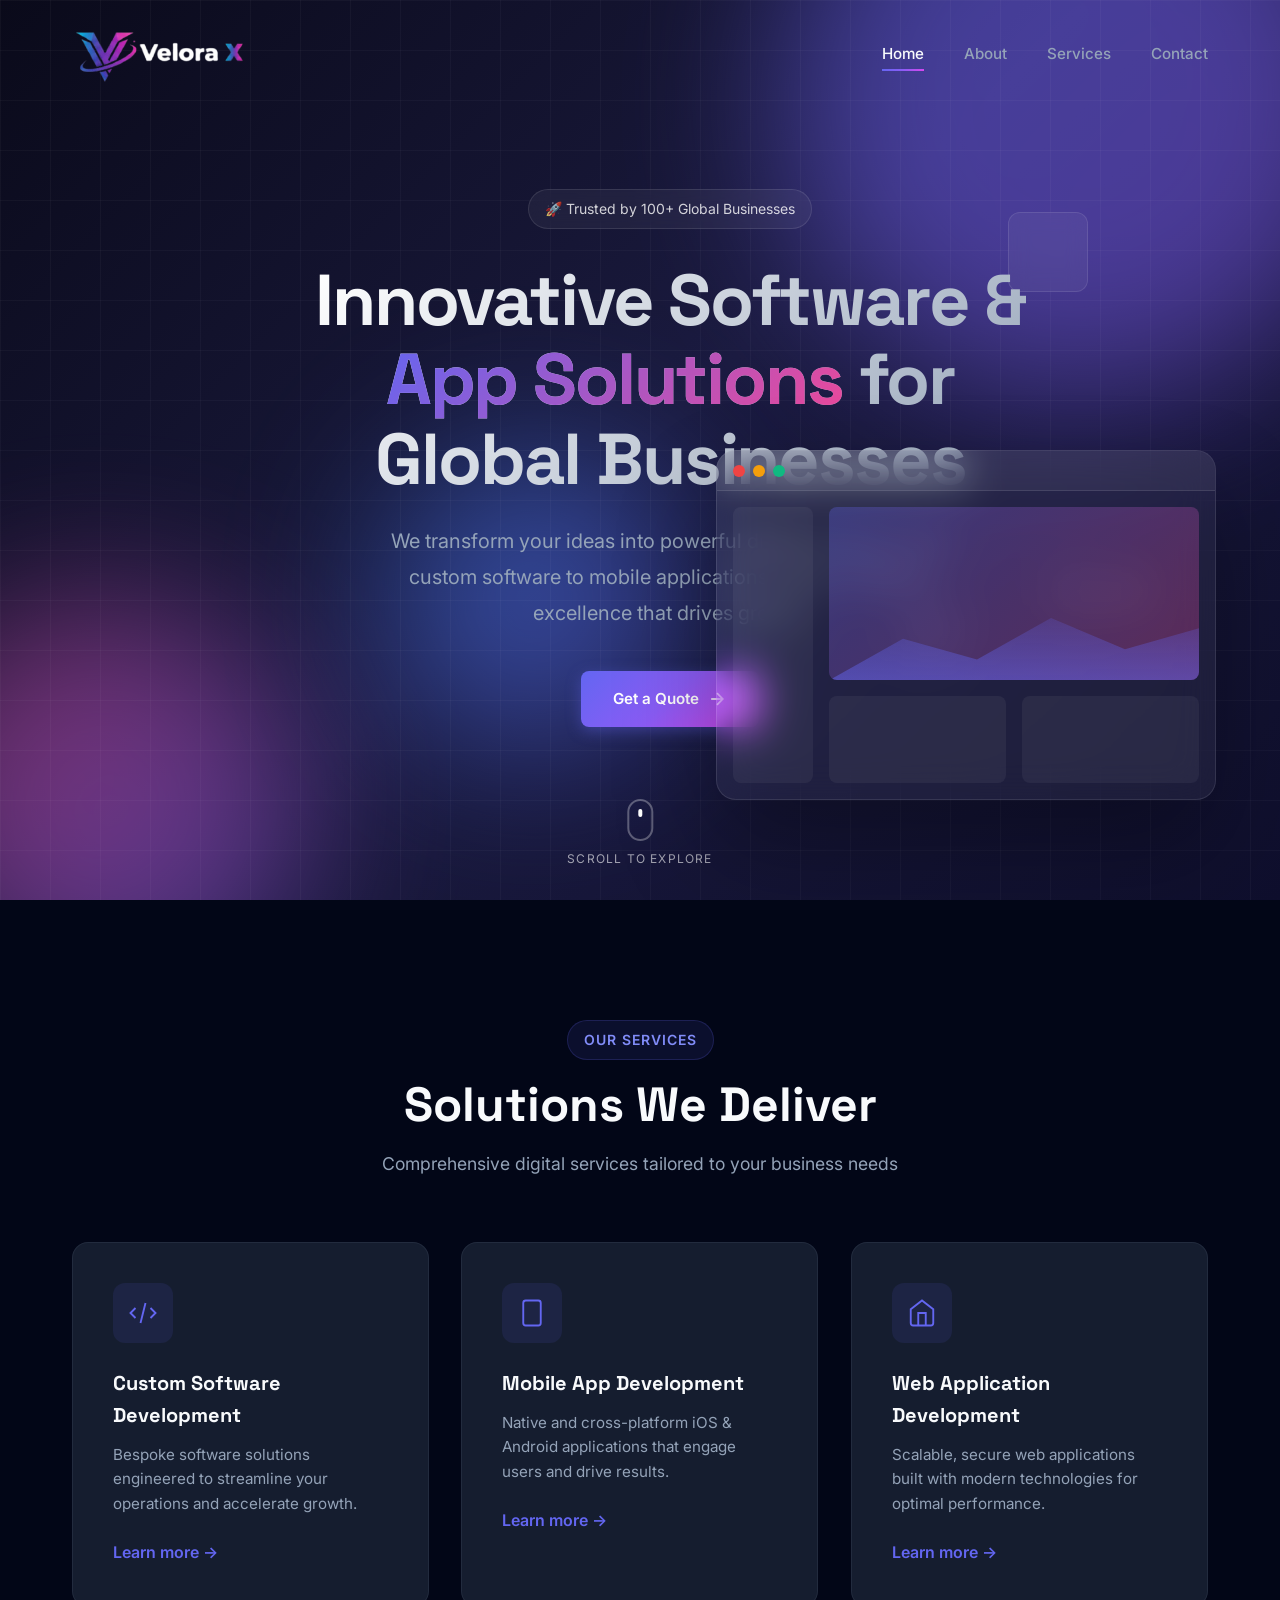
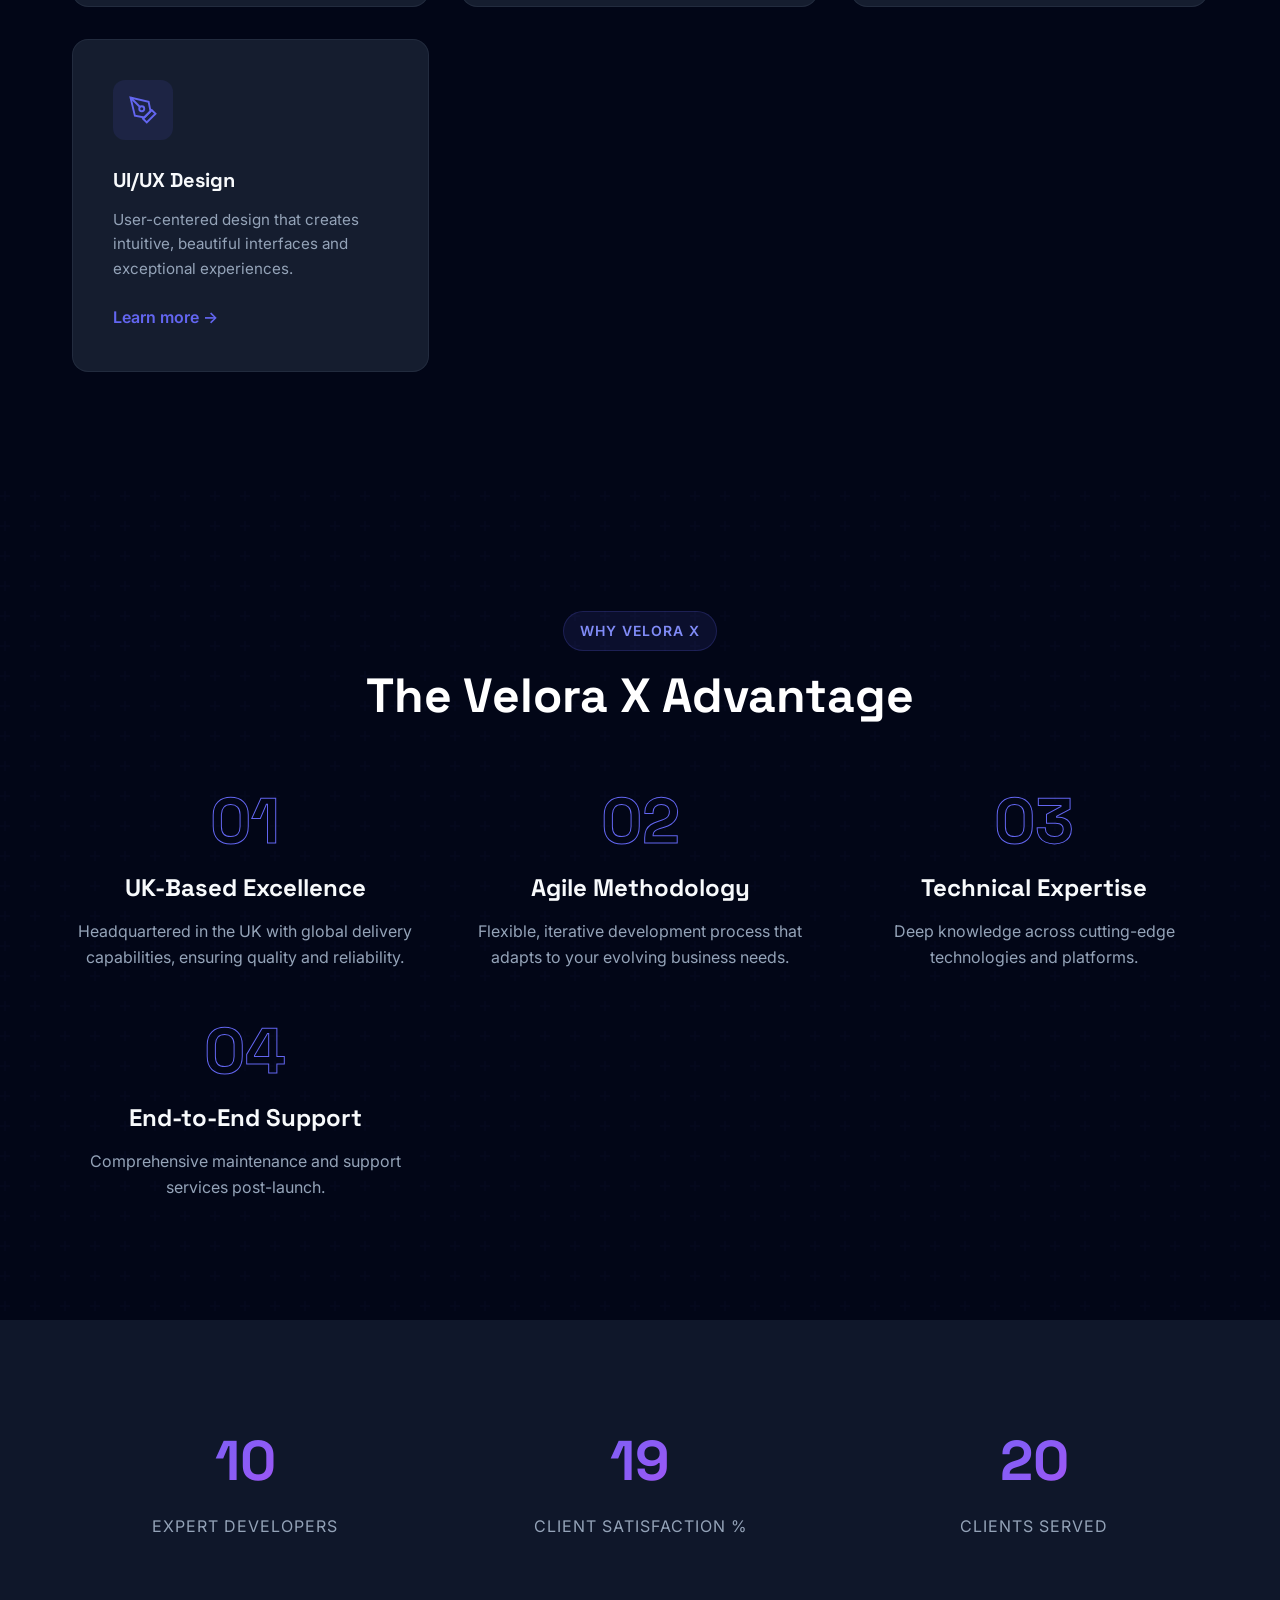
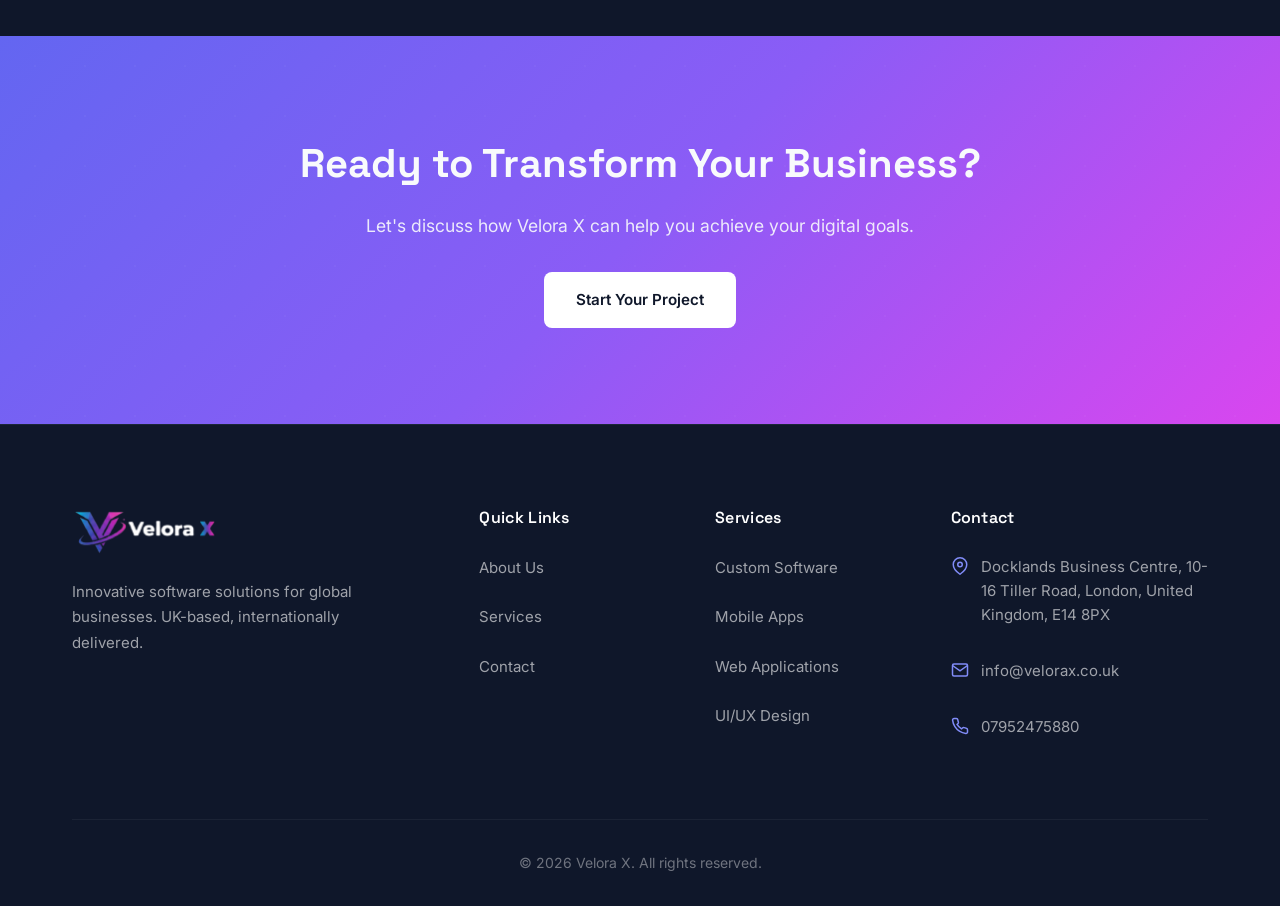
==== commit 63b4e259: "First Commit" ====
--- a/index.html
+++ b/index.html
@@ -8,7 +8,7 @@
     <meta name="description"
         content="Velora X - Innovative Software & App Solutions for Global Businesses. UK-based custom software, mobile app, and web development company.">
     <title>Velora X | Innovative Software & App Solutions</title>
-    <link rel="icon" type="image/png" sizes="30x30" href="images/favi.png">
+    <link rel="icon" type="image/png" sizes="30x30" href="img/favi.png">
     <link rel="preconnect" href="https://fonts.googleapis.com">
     <link rel="preconnect" href="https://fonts.gstatic.com" crossorigin>
     <link
@@ -22,7 +22,7 @@
     <div id="loader" class="loader">
         <div class="loader-content">
             <div class="loader-logo">
-                <img src="images/V.png" alt="Velora X">
+                <img src="img/logo.png" alt="Velora X">
             </div>
             <div class="loader-bar"></div>
         </div>
@@ -32,7 +32,7 @@
     <nav class="navbar" id="navbar">
         <div class="nav-container">
             <a href="index.html" class="logo">
-                <img src="images/V.png" alt="Velora X" class="logo-img">
+                <img src="img/logo.png" alt="Velora X" class="logo-img">
             </a>
             <button class="nav-toggle" id="navToggle" aria-label="Toggle navigation">
                 <span></span>
@@ -256,7 +256,7 @@
                 <div class="footer-brand">
                     <a href="index.html" class="logo">
                         <div class="loader-logo">
-                            <img src="images/V.png" alt="Velora X">
+                            <img src="img/logo.png" alt="Velora X">
                         </div>
                         <!-- <span class="logo-text">Velora X</span> -->
                     </a>
--- a/style.css
+++ b/style.css
@@ -749,9 +749,9 @@
 }
 
 .logo-img {
-    height: 120px;
+    height: 60px;
     /* Adjust based on your logo */
-    width: 100%;
+    width: auto;
     display: block;
     margin: 0;
     transition: transform 0.3s ease;
@@ -772,7 +772,7 @@
 /* Mobile logo size */
 @media (max-width: 768px) {
     .logo-img {
-        height: 72px;
+        height: 52px;
         /* Smaller on mobile */
     }
 
@@ -858,7 +858,7 @@
 }
 
 .loader-logo img {
-    height: 90px;
+    height: 50px;
     width: auto;
     animation: pulse 2s infinite;
 }
@@ -2876,7 +2876,7 @@
 }
 
 .footer-brand .logo-img {
-    height: 80px;
+    height: 60px;
     width: auto;
     display: block;
 }
